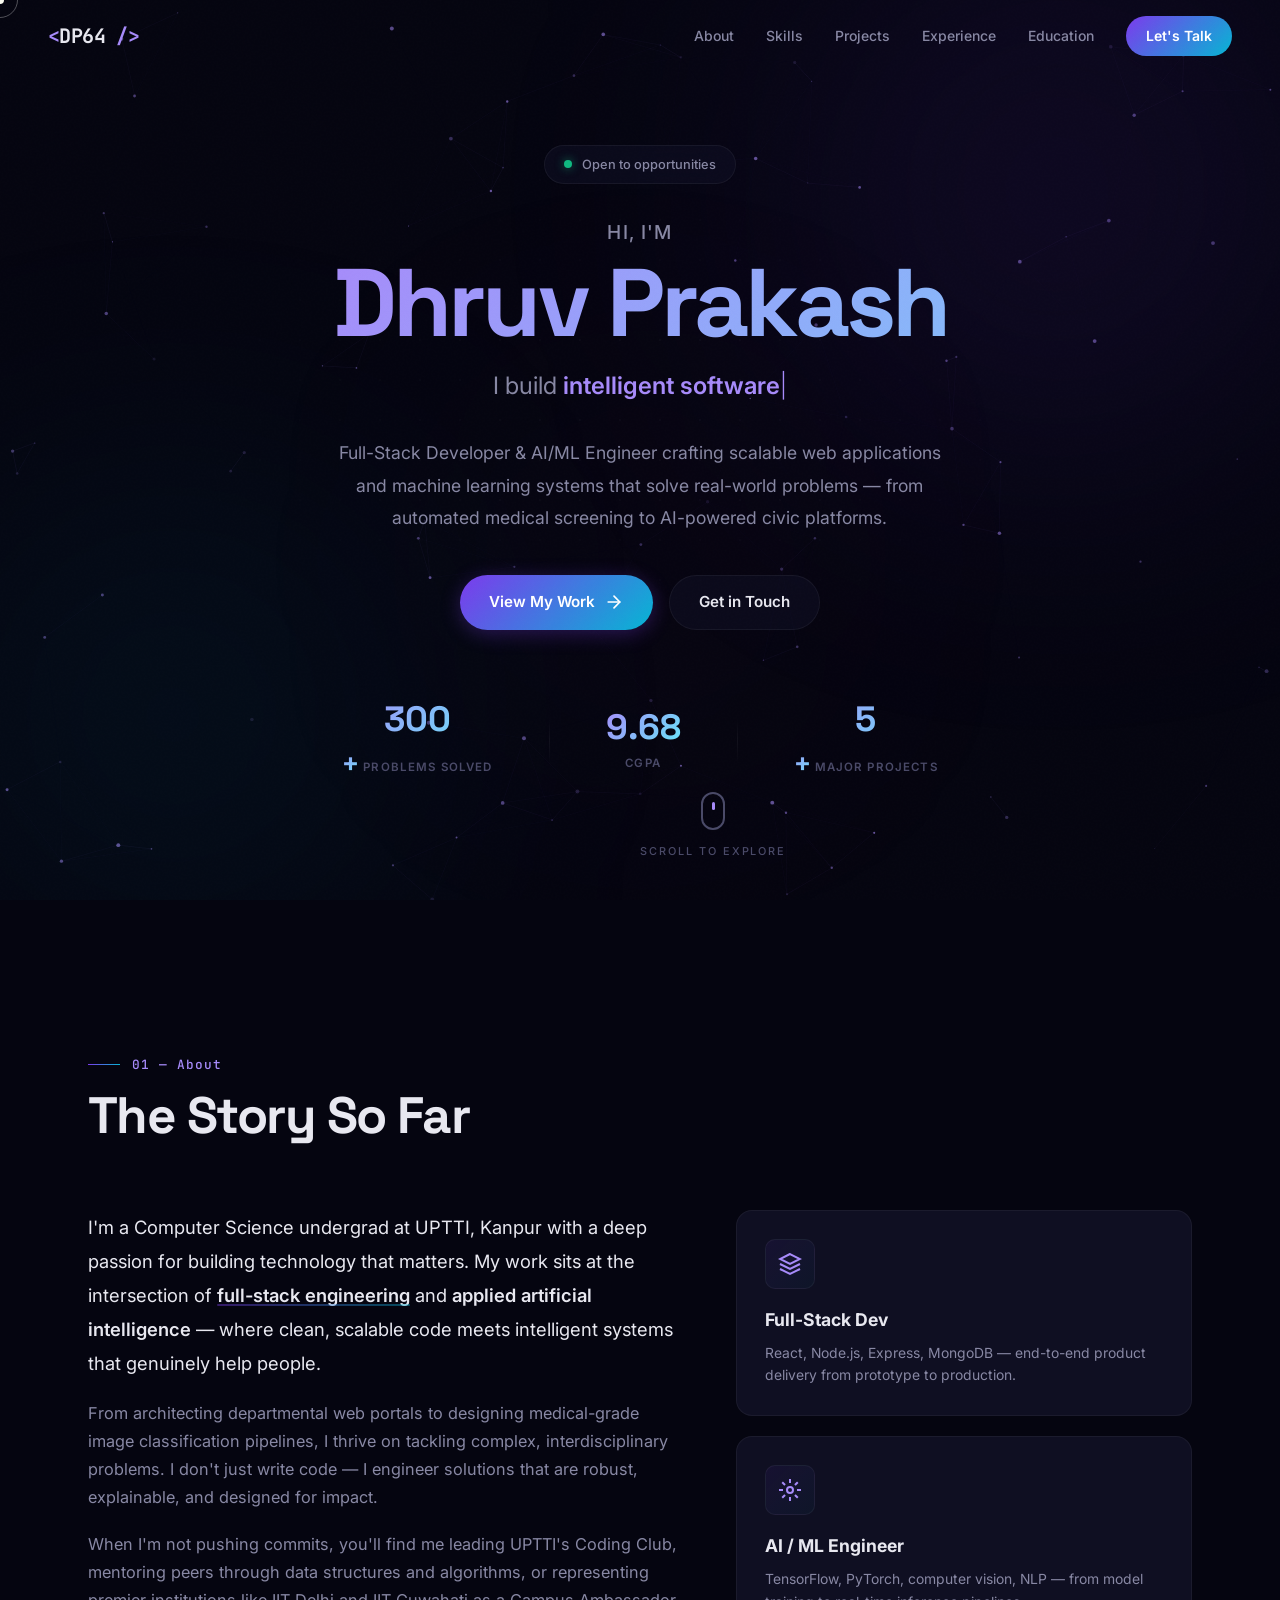
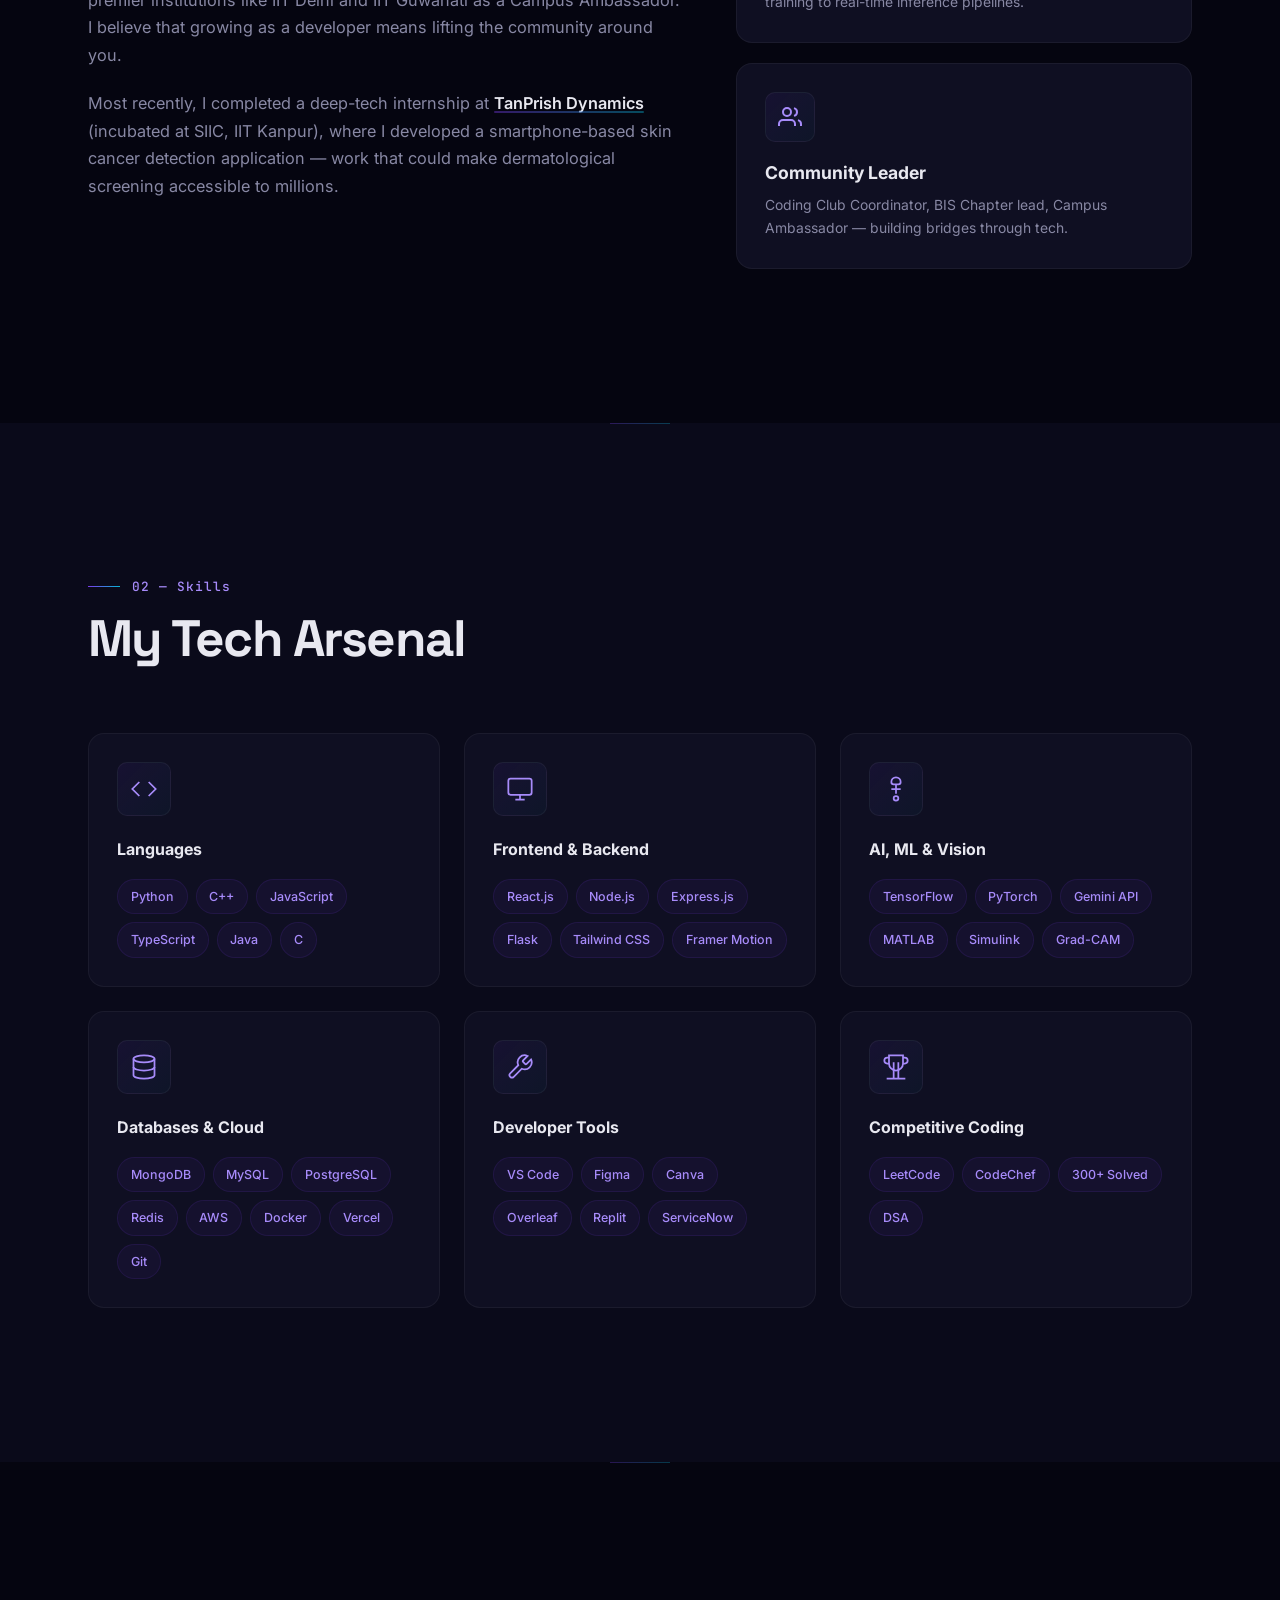
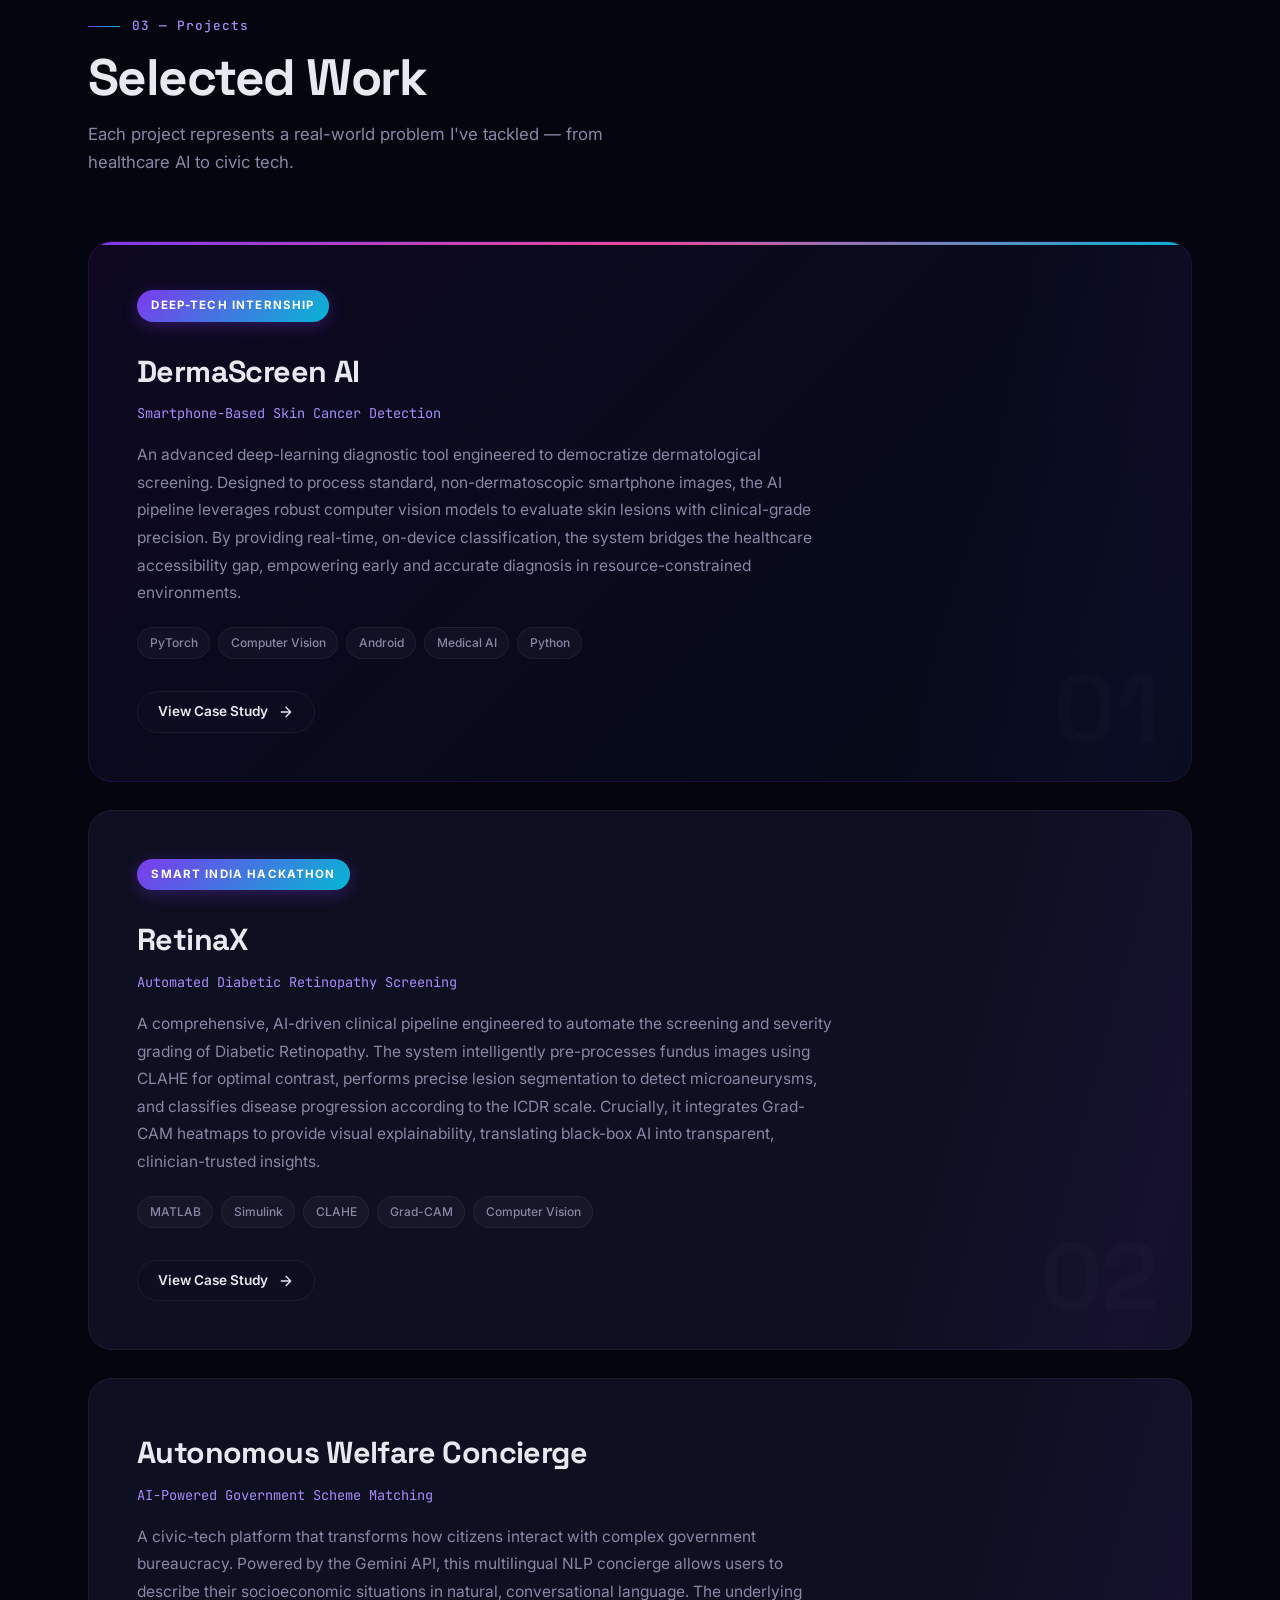
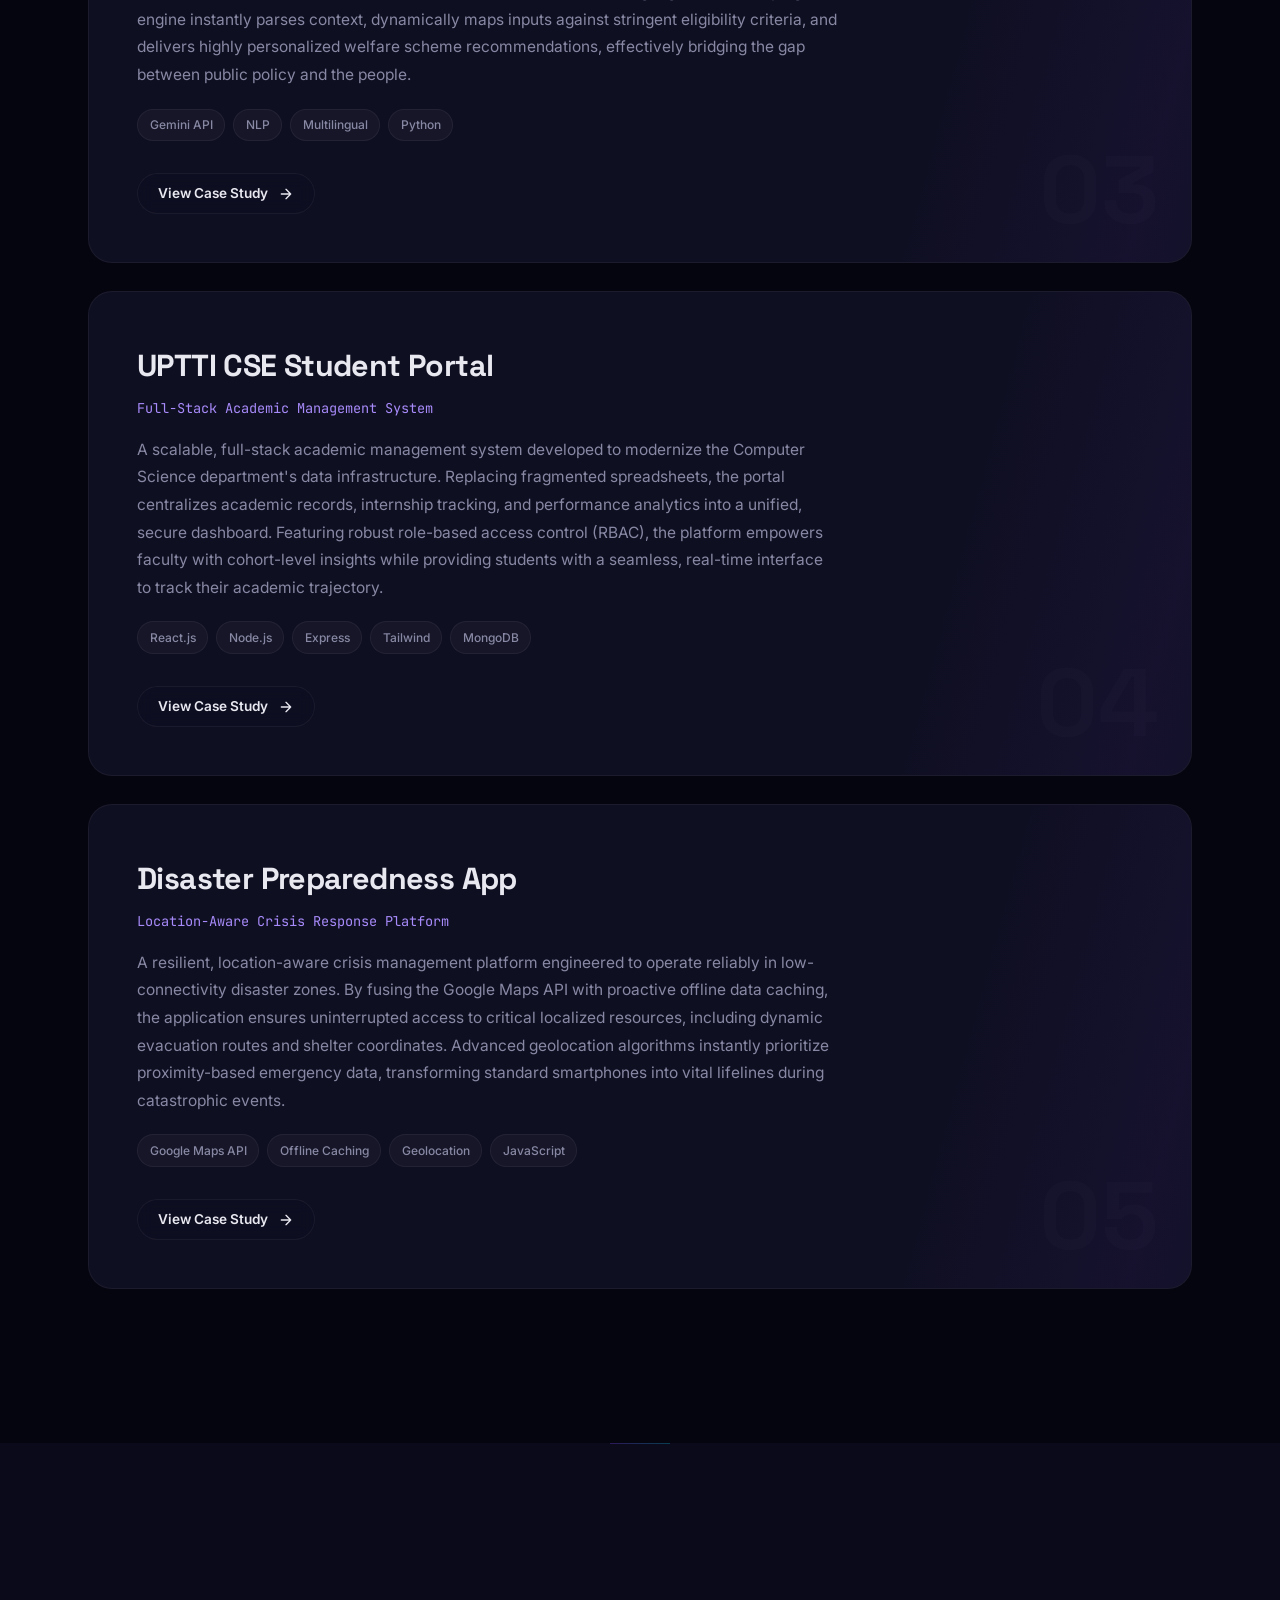
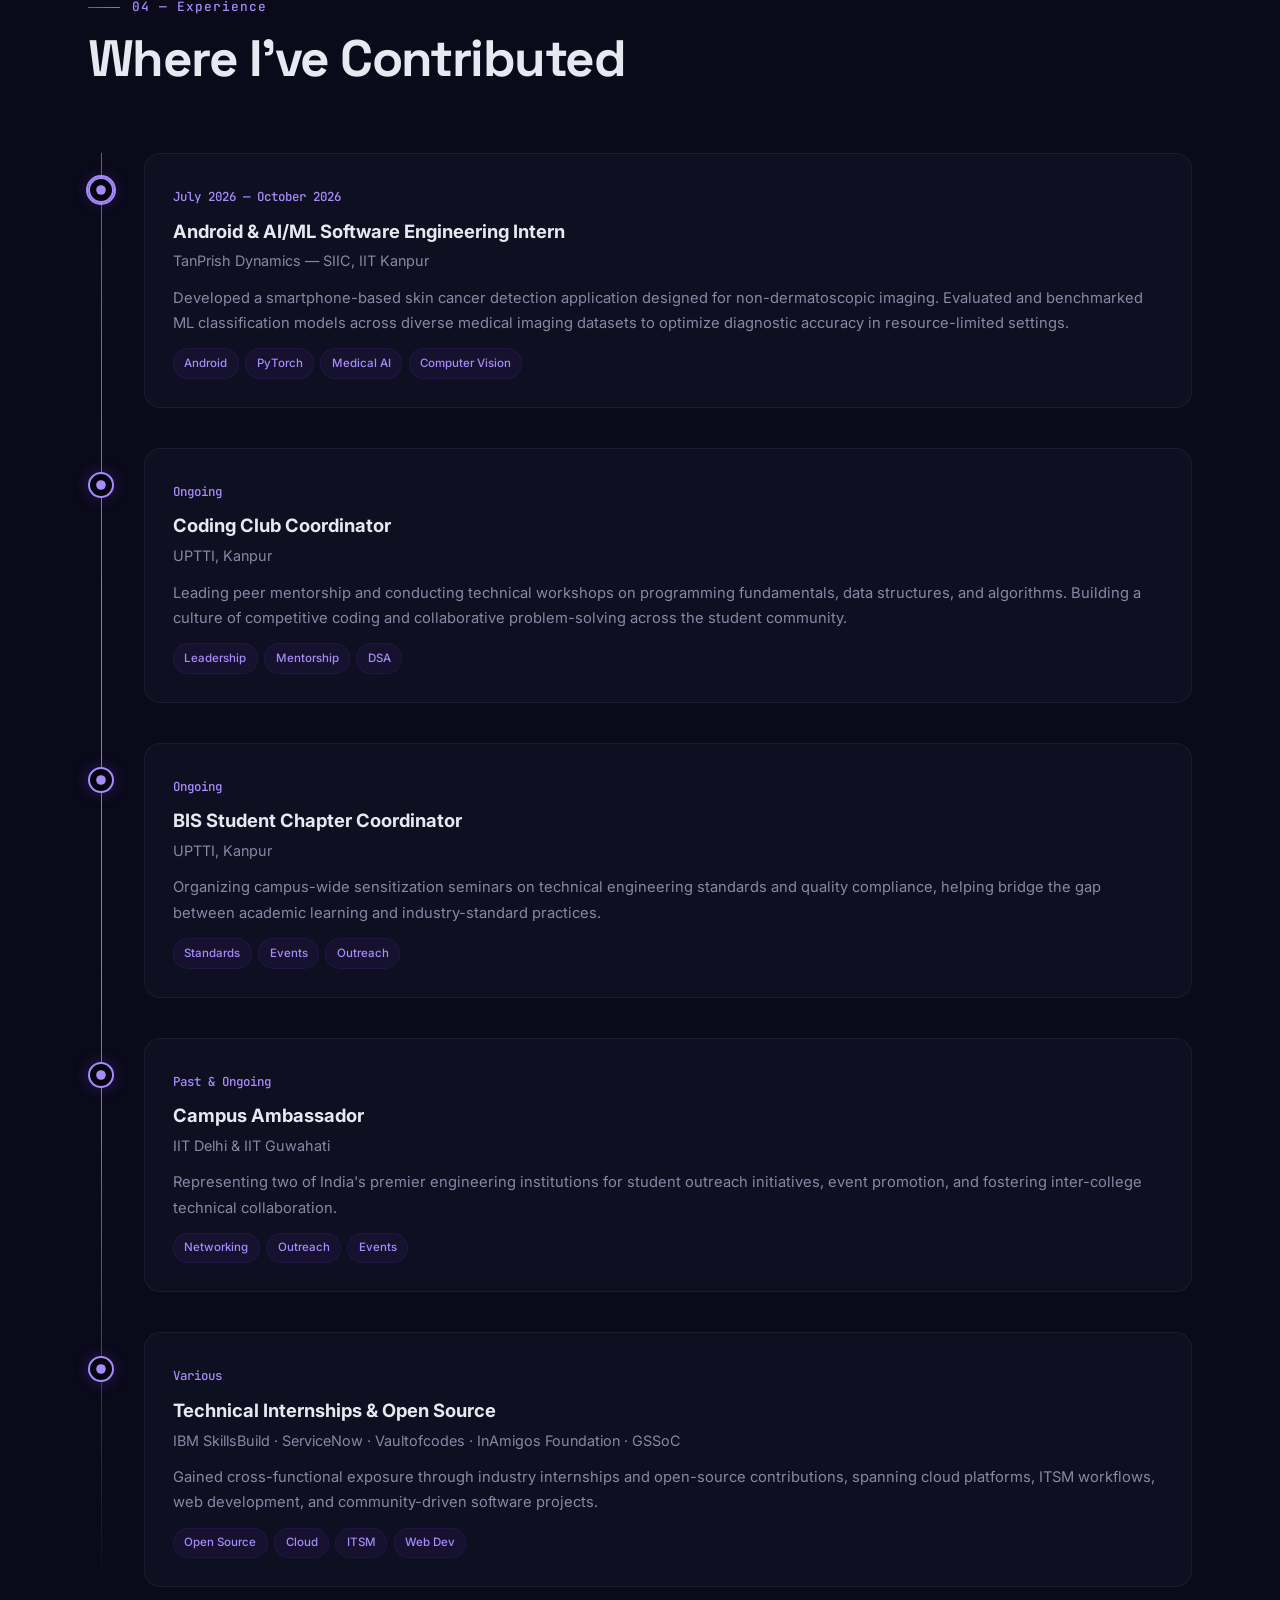
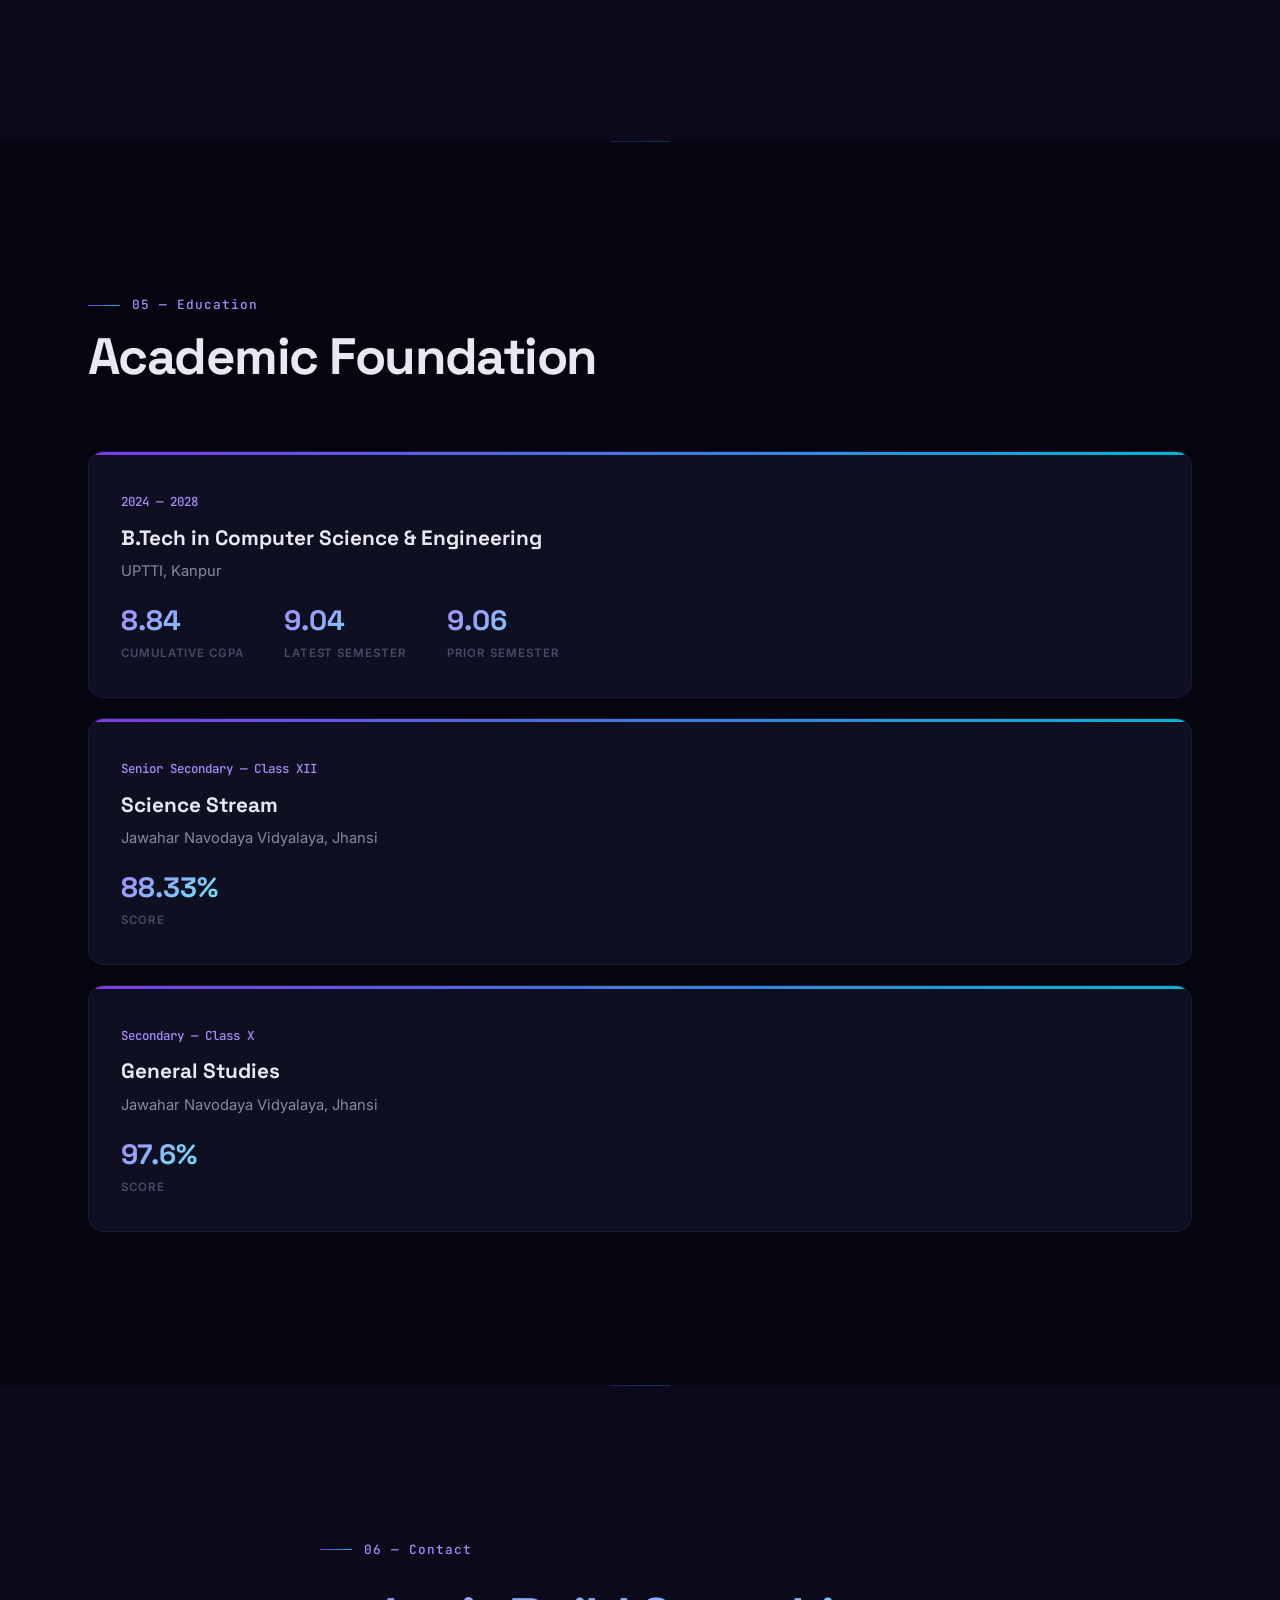
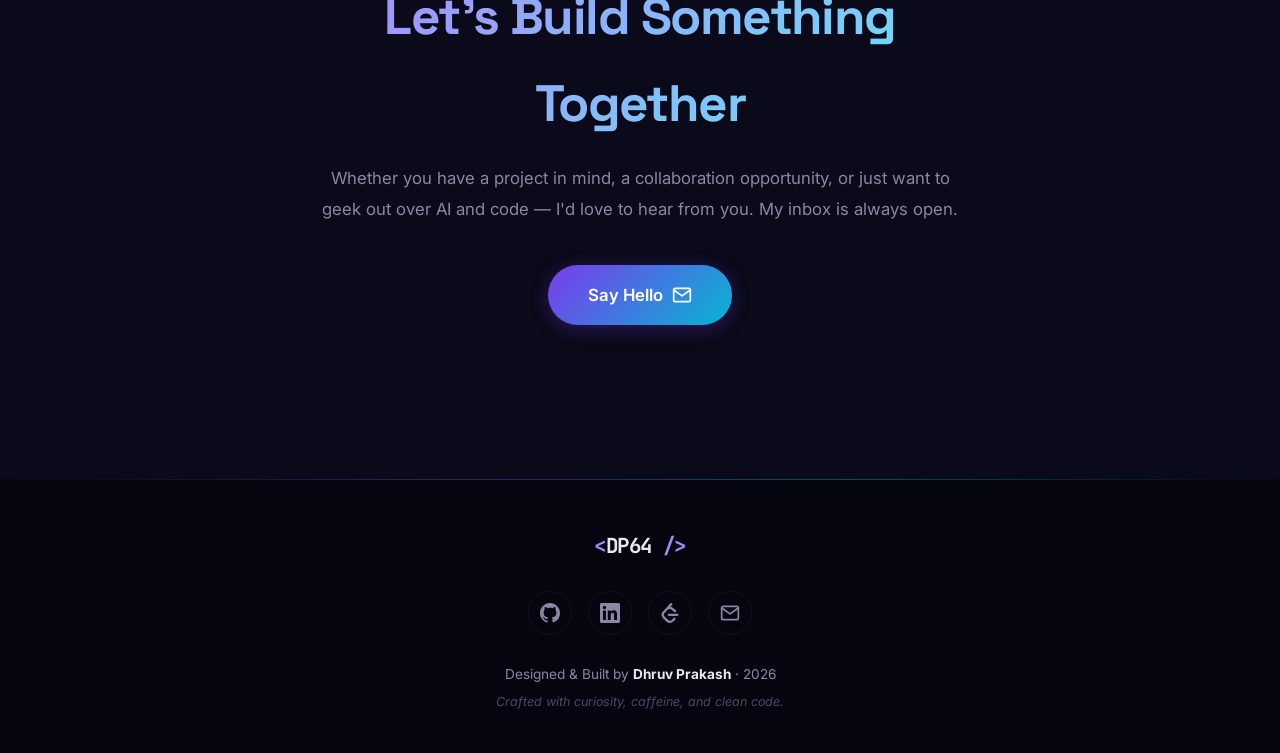
==== index.html @ a6165e92 "Final Polish: Interactive portfolio with case studies" ====
<!DOCTYPE html>
<html lang="en">

<head>
  <meta charset="UTF-8" />
  <meta name="viewport" content="width=device-width, initial-scale=1.0" />
  <title>Dhruv Prakash — Full-Stack Developer & AI/ML Engineer</title>
  <meta name="description"
    content="Portfolio of Dhruv Prakash — a Full-Stack Developer and AI/ML Engineer building intelligent, human-centered software. Explore projects in web development, computer vision, and applied AI." />
  <meta name="keywords"
    content="Dhruv Prakash, Full-Stack Developer, AI/ML Engineer, Portfolio, React, Node.js, TensorFlow, PyTorch, Computer Vision" />
  <meta name="author" content="Dhruv Prakash" />
  <meta property="og:title" content="Dhruv Prakash — Full-Stack Developer & AI/ML Engineer" />
  <meta property="og:description"
    content="Building intelligent, human-centered software at the intersection of full-stack development and applied artificial intelligence." />
  <meta property="og:type" content="website" />
  <meta name="theme-color" content="#050510" />

  <!-- Favicon -->
  <link rel="icon" type="image/svg+xml"
    href="data:image/svg+xml,%3Csvg xmlns='http://www.w3.org/2000/svg' viewBox='0 0 100 100'%3E%3Cdefs%3E%3ClinearGradient id='g' x1='0%25' y1='0%25' x2='100%25' y2='100%25'%3E%3Cstop offset='0%25' stop-color='%237c3aed'/%3E%3Cstop offset='100%25' stop-color='%2306b6d4'/%3E%3C/linearGradient%3E%3C/defs%3E%3Crect rx='20' width='100' height='100' fill='%23050510'/%3E%3Ctext x='50' y='66' text-anchor='middle' font-family='monospace' font-weight='bold' font-size='38' fill='url(%23g)'%3EDP%3C/text%3E%3C/svg%3E" />

  <!-- Google Fonts -->
  <link rel="preconnect" href="https://fonts.googleapis.com" />
  <link rel="preconnect" href="https://fonts.gstatic.com" crossorigin />
  <link
    href="https://fonts.googleapis.com/css2?family=Inter:wght@300;400;500;600;700;800;900&family=JetBrains+Mono:wght@400;500;600&family=Space+Grotesk:wght@400;500;600;700&display=swap"
    rel="stylesheet" />

  <link rel="stylesheet" href="style.css" />
</head>

<body>

  <!-- ═══════════════════════════════════════════ -->
  <!-- PRELOADER                                   -->
  <!-- ═══════════════════════════════════════════ -->
  <div id="preloader" class="preloader">
    <div class="preloader__inner">
      <div class="preloader__logo">
        <span class="preloader__bracket">&lt;</span>DP64<span class="preloader__bracket"> /&gt;</span>
      </div>
      <div class="preloader__bar">
        <div class="preloader__progress" id="preloader-progress"></div>
      </div>
      <span class="preloader__text">Loading experience...</span>
    </div>
  </div>

  <!-- ═══════════════════════════════════════════ -->
  <!-- CUSTOM CURSOR                               -->
  <!-- ═══════════════════════════════════════════ -->
  <div class="cursor" id="cursor"></div>
  <div class="cursor-follower" id="cursor-follower"></div>

  <!-- ═══════════════════════════════════════════ -->
  <!-- SCROLL PROGRESS                             -->
  <!-- ═══════════════════════════════════════════ -->
  <div class="scroll-progress" id="scroll-progress"></div>

  <!-- ═══════════════════════════════════════════ -->
  <!-- NAVIGATION                                  -->
  <!-- ═══════════════════════════════════════════ -->
  <nav id="main-nav" class="nav">
    <div class="nav__inner">
      <a href="#hero" class="nav__logo" id="nav-logo" data-magnetic>
        <span class="nav__logo-bracket">&lt;</span>DP64<span class="nav__logo-bracket"> /&gt;</span>
      </a>
      <button class="nav__toggle" id="nav-toggle" aria-label="Toggle navigation menu">
        <span></span><span></span><span></span>
      </button>
      <ul class="nav__links" id="nav-links">
        <li><a href="#about" class="nav__link" data-magnetic>About</a></li>
        <li><a href="#skills" class="nav__link" data-magnetic>Skills</a></li>
        <li><a href="#projects" class="nav__link" data-magnetic>Projects</a></li>
        <li><a href="#experience" class="nav__link" data-magnetic>Experience</a></li>
        <li><a href="#education" class="nav__link" data-magnetic>Education</a></li>
        <li><a href="#contact" class="nav__link nav__link--cta" data-magnetic>Let's Talk</a></li>
      </ul>
    </div>
  </nav>

  <!-- ═══════════════════════════════════════════ -->
  <!-- HERO                                        -->
  <!-- ═══════════════════════════════════════════ -->
  <section id="hero" class="hero">
    <canvas id="hero-canvas" class="hero__canvas"></canvas>
    <div class="hero__bg-grid"></div>
    <div class="hero__glow hero__glow--1"></div>
    <div class="hero__glow hero__glow--2"></div>
    <div class="hero__glow hero__glow--3"></div>
    <div class="hero__content">
      <div class="hero__badge" id="hero-badge">
        <span class="hero__badge-dot"></span>
        Open to opportunities
      </div>
      <h1 class="hero__title" id="hero-title">
        <span class="hero__greeting" data-reveal>Hi, I'm</span>
        <span class="hero__name" data-reveal data-reveal-delay="1">Dhruv Prakash</span>
        <span class="hero__tagline" data-reveal data-reveal-delay="2">I build <span class="hero__highlight"
            id="hero-rotating-text"></span><span class="hero__cursor-blink">|</span></span>
      </h1>
      <p class="hero__description" data-reveal data-reveal-delay="3">
        Full-Stack Developer & AI/ML Engineer crafting scalable web applications
        and machine learning systems that solve real-world problems — from automated
        medical screening to AI-powered civic platforms.
      </p>
      <div class="hero__actions" data-reveal data-reveal-delay="4">
        <a href="#projects" class="btn btn--primary btn--glow" id="hero-cta-projects" data-magnetic>
          <span>View My Work</span>
          <svg width="20" height="20" viewBox="0 0 24 24" fill="none" stroke="currentColor" stroke-width="2"
            stroke-linecap="round" stroke-linejoin="round">
            <line x1="5" y1="12" x2="19" y2="12" />
            <polyline points="12 5 19 12 12 19" />
          </svg>
        </a>
        <a href="#contact" class="btn btn--ghost" id="hero-cta-contact" data-magnetic>
          <span>Get in Touch</span>
        </a>
      </div>
      <div class="hero__stats" data-reveal data-reveal-delay="5">
        <div class="hero__stat" data-tilt-mini>
          <span class="hero__stat-number" data-count="300">0</span><span class="hero__stat-plus">+</span>
          <span class="hero__stat-label">Problems Solved</span>
        </div>
        <div class="hero__stat-divider"></div>
        <div class="hero__stat" data-tilt-mini>
          <span class="hero__stat-number" data-count="9.68">0</span>
          <span class="hero__stat-label">CGPA</span>
        </div>
        <div class="hero__stat-divider"></div>
        <div class="hero__stat" data-tilt-mini>
          <span class="hero__stat-number" data-count="5">0</span><span class="hero__stat-plus">+</span>
          <span class="hero__stat-label">Major Projects</span>
        </div>
      </div>
    </div>
    <div class="hero__scroll-indicator" id="hero-scroll">
      <div class="hero__mouse">
        <div class="hero__mouse-wheel"></div>
      </div>
      <span>Scroll to explore</span>
    </div>
  </section>

  <!-- ═══════════════════════════════════════════ -->
  <!-- ABOUT                                       -->
  <!-- ═══════════════════════════════════════════ -->
  <section id="about" class="section about">
    <div class="container">
      <div class="section__header" data-animate>
        <span class="section__label">
          <span class="section__label-line"></span>
          01 — About
        </span>
        <h2 class="section__title split-text">The Story So Far</h2>
      </div>
      <div class="about__grid">
        <div class="about__text" data-animate>
          <p class="about__lead">
            I'm a Computer Science undergrad at UPTTI, Kanpur with a deep passion
            for building technology that matters. My work sits at the intersection
            of <strong>full-stack engineering</strong> and <strong>applied artificial
              intelligence</strong> — where clean, scalable code meets intelligent systems
            that genuinely help people.
          </p>
          <p>
            From architecting departmental web portals to designing medical-grade
            image classification pipelines, I thrive on tackling complex,
            interdisciplinary problems. I don't just write code — I engineer
            solutions that are robust, explainable, and designed for impact.
          </p>
          <p>
            When I'm not pushing commits, you'll find me leading UPTTI's Coding
            Club, mentoring peers through data structures and algorithms, or
            representing premier institutions like IIT Delhi and IIT Guwahati
            as a Campus Ambassador. I believe that growing as a developer means
            lifting the community around you.
          </p>
          <p>
            Most recently, I completed a deep-tech internship at
            <strong>TanPrish Dynamics</strong> (incubated at SIIC, IIT Kanpur),
            where I developed a smartphone-based skin cancer detection application —
            work that could make dermatological screening accessible to millions.
          </p>
        </div>
        <div class="about__aside" data-animate data-animate-delay="1">
          <div class="about__card" data-tilt>
            <div class="about__card-glow"></div>
            <div class="about__card-icon">
              <svg width="24" height="24" viewBox="0 0 24 24" fill="none" stroke="currentColor" stroke-width="2">
                <path d="M12 2L2 7l10 5 10-5-10-5zM2 17l10 5 10-5M2 12l10 5 10-5" />
              </svg>
            </div>
            <h3>Full-Stack Dev</h3>
            <p>React, Node.js, Express, MongoDB — end-to-end product delivery from prototype to production.</p>
          </div>
          <div class="about__card" data-tilt>
            <div class="about__card-glow"></div>
            <div class="about__card-icon">
              <svg width="24" height="24" viewBox="0 0 24 24" fill="none" stroke="currentColor" stroke-width="2">
                <circle cx="12" cy="12" r="3" />
                <path
                  d="M12 1v4M12 19v4M4.22 4.22l2.83 2.83M16.95 16.95l2.83 2.83M1 12h4M19 12h4M4.22 19.78l2.83-2.83M16.95 7.05l2.83-2.83" />
              </svg>
            </div>
            <h3>AI / ML Engineer</h3>
            <p>TensorFlow, PyTorch, computer vision, NLP — from model training to real-time inference pipelines.</p>
          </div>
          <div class="about__card" data-tilt>
            <div class="about__card-glow"></div>
            <div class="about__card-icon">
              <svg width="24" height="24" viewBox="0 0 24 24" fill="none" stroke="currentColor" stroke-width="2">
                <path d="M17 21v-2a4 4 0 0 0-4-4H5a4 4 0 0 0-4 4v2" />
                <circle cx="9" cy="7" r="4" />
                <path d="M23 21v-2a4 4 0 0 0-3-3.87M16 3.13a4 4 0 0 1 0 7.75" />
              </svg>
            </div>
            <h3>Community Leader</h3>
            <p>Coding Club Coordinator, BIS Chapter lead, Campus Ambassador — building bridges through tech.</p>
          </div>
        </div>
      </div>
    </div>
  </section>

  <!-- ═══════════════════════════════════════════ -->
  <!-- SKILLS                                      -->
  <!-- ═══════════════════════════════════════════ -->
  <section id="skills" class="section skills">
    <div class="container">
      <div class="section__header" data-animate>
        <span class="section__label">
          <span class="section__label-line"></span>
          02 — Skills
        </span>
        <h2 class="section__title split-text">My Tech Arsenal</h2>
      </div>
      <div class="skills__grid">

        <div class="skill-category" data-tilt data-animate id="skill-languages">
          <div class="skill-category__glow"></div>
          <div class="skill-category__icon">
            <svg width="28" height="28" viewBox="0 0 24 24" fill="none" stroke="currentColor" stroke-width="1.5">
              <polyline points="16 18 22 12 16 6" />
              <polyline points="8 6 2 12 8 18" />
            </svg>
          </div>
          <h3 class="skill-category__title">Languages</h3>
          <div class="skill-category__tags">
            <span class="skill-tag">Python</span>
            <span class="skill-tag">C++</span>
            <span class="skill-tag">JavaScript</span>
            <span class="skill-tag">TypeScript</span>
            <span class="skill-tag">Java</span>
            <span class="skill-tag">C</span>
          </div>
        </div>

        <div class="skill-category" data-tilt data-animate id="skill-frontend-backend">
          <div class="skill-category__glow"></div>
          <div class="skill-category__icon">
            <svg width="28" height="28" viewBox="0 0 24 24" fill="none" stroke="currentColor" stroke-width="1.5">
              <rect x="2" y="3" width="20" height="14" rx="2" ry="2" />
              <line x1="8" y1="21" x2="16" y2="21" />
              <line x1="12" y1="17" x2="12" y2="21" />
            </svg>
          </div>
          <h3 class="skill-category__title">Frontend & Backend</h3>
          <div class="skill-category__tags">
            <span class="skill-tag">React.js</span>
            <span class="skill-tag">Node.js</span>
            <span class="skill-tag">Express.js</span>
            <span class="skill-tag">Flask</span>
            <span class="skill-tag">Tailwind CSS</span>
            <span class="skill-tag">Framer Motion</span>
          </div>
        </div>

        <div class="skill-category" data-tilt data-animate id="skill-ai-ml">
          <div class="skill-category__glow"></div>
          <div class="skill-category__icon">
            <svg width="28" height="28" viewBox="0 0 24 24" fill="none" stroke="currentColor" stroke-width="1.5">
              <path d="M12 2a4 4 0 0 1 4 4c0 1.1-.9 2-2 2h-4a2 2 0 0 1-2-2 4 4 0 0 1 4-4z" />
              <path d="M12 8v8" />
              <path d="M8 12h8" />
              <circle cx="12" cy="20" r="2" />
              <path d="M6 20h.01M18 20h.01" />
            </svg>
          </div>
          <h3 class="skill-category__title">AI, ML & Vision</h3>
          <div class="skill-category__tags">
            <span class="skill-tag">TensorFlow</span>
            <span class="skill-tag">PyTorch</span>
            <span class="skill-tag">Gemini API</span>
            <span class="skill-tag">MATLAB</span>
            <span class="skill-tag">Simulink</span>
            <span class="skill-tag">Grad-CAM</span>
          </div>
        </div>

        <div class="skill-category" data-tilt data-animate id="skill-databases-cloud">
          <div class="skill-category__glow"></div>
          <div class="skill-category__icon">
            <svg width="28" height="28" viewBox="0 0 24 24" fill="none" stroke="currentColor" stroke-width="1.5">
              <ellipse cx="12" cy="5" rx="9" ry="3" />
              <path d="M21 12c0 1.66-4 3-9 3s-9-1.34-9-3" />
              <path d="M3 5v14c0 1.66 4 3 9 3s9-1.34 9-3V5" />
            </svg>
          </div>
          <h3 class="skill-category__title">Databases & Cloud</h3>
          <div class="skill-category__tags">
            <span class="skill-tag">MongoDB</span>
            <span class="skill-tag">MySQL</span>
            <span class="skill-tag">PostgreSQL</span>
            <span class="skill-tag">Redis</span>
            <span class="skill-tag">AWS</span>
            <span class="skill-tag">Docker</span>
            <span class="skill-tag">Vercel</span>
            <span class="skill-tag">Git</span>
          </div>
        </div>

        <div class="skill-category" data-tilt data-animate id="skill-tools">
          <div class="skill-category__glow"></div>
          <div class="skill-category__icon">
            <svg width="28" height="28" viewBox="0 0 24 24" fill="none" stroke="currentColor" stroke-width="1.5">
              <path
                d="M14.7 6.3a1 1 0 0 0 0 1.4l1.6 1.6a1 1 0 0 0 1.4 0l3.77-3.77a6 6 0 0 1-7.94 7.94l-6.91 6.91a2.12 2.12 0 0 1-3-3l6.91-6.91a6 6 0 0 1 7.94-7.94l-3.76 3.76z" />
            </svg>
          </div>
          <h3 class="skill-category__title">Developer Tools</h3>
          <div class="skill-category__tags">
            <span class="skill-tag">VS Code</span>
            <span class="skill-tag">Figma</span>
            <span class="skill-tag">Canva</span>
            <span class="skill-tag">Overleaf</span>
            <span class="skill-tag">Replit</span>
            <span class="skill-tag">ServiceNow</span>
          </div>
        </div>

        <div class="skill-category" data-tilt data-animate id="skill-competitive">
          <div class="skill-category__glow"></div>
          <div class="skill-category__icon">
            <svg width="28" height="28" viewBox="0 0 24 24" fill="none" stroke="currentColor" stroke-width="1.5">
              <path d="M6 9H4.5a2.5 2.5 0 0 1 0-5H6" />
              <path d="M18 9h1.5a2.5 2.5 0 0 0 0-5H18" />
              <path d="M4 22h16" />
              <path d="M10 22V8" />
              <path d="M14 22V8" />
              <path d="M6 2h12v7a6 6 0 0 1-12 0V2z" />
            </svg>
          </div>
          <h3 class="skill-category__title">Competitive Coding</h3>
          <div class="skill-category__tags">
            <span class="skill-tag">LeetCode</span>
            <span class="skill-tag">CodeChef</span>
            <span class="skill-tag">300+ Solved</span>
            <span class="skill-tag">DSA</span>
          </div>
        </div>

      </div>
    </div>
  </section>

  <!-- ═══════════════════════════════════════════ -->
  <!-- PROJECTS                                    -->
  <!-- ═══════════════════════════════════════════ -->
  <section id="projects" class="section projects">
    <div class="container">
      <div class="section__header" data-animate>
        <span class="section__label">
          <span class="section__label-line"></span>
          03 — Projects
        </span>
        <h2 class="section__title split-text">Selected Work</h2>
        <p class="section__subtitle">Each project represents a real-world problem I've tackled — from healthcare AI to
          civic tech.</p>
      </div>

      <div class="projects__grid">

        <!-- Project 1 — Skin Cancer AI -->
        <article class="project-card project-card--featured" data-tilt-subtle data-animate id="project-skincancer">
          <div class="project-card__shimmer"></div>
          <div class="project-card__badge">Deep-Tech Internship</div>
          <div class="project-card__content">
            <h3 class="project-card__title">DermaScreen AI</h3>
            <p class="project-card__subtitle">Smartphone-Based Skin Cancer Detection</p>
            <p class="project-card__description">
              An advanced deep-learning diagnostic tool engineered to democratize dermatological screening. Designed to process standard, non-dermatoscopic smartphone images, the AI pipeline leverages robust computer vision models to evaluate skin lesions with clinical-grade precision. By providing real-time, on-device classification, the system bridges the healthcare accessibility gap, empowering early and accurate diagnosis in resource-constrained environments.
            </p>
            <div class="project-card__tags">
              <span>PyTorch</span><span>Computer Vision</span><span>Android</span><span>Medical
                AI</span><span>Python</span>
            </div>
            <div class="project-card__actions">
              <a href="case-study-derma.html" class="btn btn--ghost btn--sm">
                <span>View Case Study</span>
                <svg width="16" height="16" viewBox="0 0 24 24" fill="none" stroke="currentColor" stroke-width="2" stroke-linecap="round" stroke-linejoin="round"><path d="M5 12h14M12 5l7 7-7 7"/></svg>
              </a>
            </div>
          </div>
          <div class="project-card__number">01</div>
        </article>

        <!-- Project 2 — RetinaX -->
        <article class="project-card" data-tilt-subtle data-animate id="project-retinax">
          <div class="project-card__shimmer"></div>
          <div class="project-card__badge">Smart India Hackathon</div>
          <div class="project-card__content">
            <h3 class="project-card__title">RetinaX</h3>
            <p class="project-card__subtitle">Automated Diabetic Retinopathy Screening</p>
            <p class="project-card__description">
              A comprehensive, AI-driven clinical pipeline engineered to automate the screening and severity grading of Diabetic Retinopathy. The system intelligently pre-processes fundus images using CLAHE for optimal contrast, performs precise lesion segmentation to detect microaneurysms, and classifies disease progression according to the ICDR scale. Crucially, it integrates Grad-CAM heatmaps to provide visual explainability, translating black-box AI into transparent, clinician-trusted insights.
            </p>
            <div class="project-card__tags">
              <span>MATLAB</span><span>Simulink</span><span>CLAHE</span><span>Grad-CAM</span><span>Computer
                Vision</span>
            </div>
            <div class="project-card__actions">
              <a href="case-study-retinax.html" class="btn btn--ghost btn--sm">
                <span>View Case Study</span>
                <svg width="16" height="16" viewBox="0 0 24 24" fill="none" stroke="currentColor" stroke-width="2" stroke-linecap="round" stroke-linejoin="round"><path d="M5 12h14M12 5l7 7-7 7"/></svg>
              </a>
            </div>
          </div>
          <div class="project-card__number">02</div>
        </article>

        <!-- Project 3 — Welfare Concierge -->
        <article class="project-card" data-tilt-subtle data-animate id="project-welfare-concierge">
          <div class="project-card__shimmer"></div>
          <div class="project-card__content">
            <h3 class="project-card__title">Autonomous Welfare Concierge</h3>
            <p class="project-card__subtitle">AI-Powered Government Scheme Matching</p>
            <p class="project-card__description">
              A civic-tech platform that transforms how citizens interact with complex government bureaucracy. Powered by the Gemini API, this multilingual NLP concierge allows users to describe their socioeconomic situations in natural, conversational language. The underlying engine instantly parses context, dynamically maps inputs against stringent eligibility criteria, and delivers highly personalized welfare scheme recommendations, effectively bridging the gap between public policy and the people.
            </p>
            <div class="project-card__tags">
              <span>Gemini API</span><span>NLP</span><span>Multilingual</span><span>Python</span>
            </div>
            <div class="project-card__actions">
              <a href="case-study-welfare.html" class="btn btn--ghost btn--sm">
                <span>View Case Study</span>
                <svg width="16" height="16" viewBox="0 0 24 24" fill="none" stroke="currentColor" stroke-width="2" stroke-linecap="round" stroke-linejoin="round"><path d="M5 12h14M12 5l7 7-7 7"/></svg>
              </a>
            </div>
          </div>
          <div class="project-card__number">03</div>
        </article>

        <!-- Project 4 — UPTTI Portal -->
        <article class="project-card" data-tilt-subtle data-animate id="project-uptti-portal">
          <div class="project-card__shimmer"></div>
          <div class="project-card__content">
            <h3 class="project-card__title">UPTTI CSE Student Portal</h3>
            <p class="project-card__subtitle">Full-Stack Academic Management System</p>
            <p class="project-card__description">
              A scalable, full-stack academic management system developed to modernize the Computer Science department's data infrastructure. Replacing fragmented spreadsheets, the portal centralizes academic records, internship tracking, and performance analytics into a unified, secure dashboard. Featuring robust role-based access control (RBAC), the platform empowers faculty with cohort-level insights while providing students with a seamless, real-time interface to track their academic trajectory.
            </p>
            <div class="project-card__tags">
              <span>React.js</span><span>Node.js</span><span>Express</span><span>Tailwind</span><span>MongoDB</span>
            </div>
            <div class="project-card__actions">
              <a href="case-study-portal.html" class="btn btn--ghost btn--sm">
                <span>View Case Study</span>
                <svg width="16" height="16" viewBox="0 0 24 24" fill="none" stroke="currentColor" stroke-width="2" stroke-linecap="round" stroke-linejoin="round"><path d="M5 12h14M12 5l7 7-7 7"/></svg>
              </a>
            </div>
          </div>
          <div class="project-card__number">04</div>
        </article>

        <!-- Project 5 — Disaster App -->
        <article class="project-card" data-tilt-subtle data-animate id="project-disaster-app">
          <div class="project-card__shimmer"></div>
          <div class="project-card__content">
            <h3 class="project-card__title">Disaster Preparedness App</h3>
            <p class="project-card__subtitle">Location-Aware Crisis Response Platform</p>
            <p class="project-card__description">
              A resilient, location-aware crisis management platform engineered to operate reliably in low-connectivity disaster zones. By fusing the Google Maps API with proactive offline data caching, the application ensures uninterrupted access to critical localized resources, including dynamic evacuation routes and shelter coordinates. Advanced geolocation algorithms instantly prioritize proximity-based emergency data, transforming standard smartphones into vital lifelines during catastrophic events.
            </p>
            <div class="project-card__tags">
              <span>Google Maps API</span><span>Offline Caching</span><span>Geolocation</span><span>JavaScript</span>
            </div>
            <div class="project-card__actions">
              <a href="case-study-disaster.html" class="btn btn--ghost btn--sm">
                <span>View Case Study</span>
                <svg width="16" height="16" viewBox="0 0 24 24" fill="none" stroke="currentColor" stroke-width="2" stroke-linecap="round" stroke-linejoin="round"><path d="M5 12h14M12 5l7 7-7 7"/></svg>
              </a>
            </div>
          </div>
          <div class="project-card__number">05</div>
        </article>

      </div>
    </div>
  </section>

  <!-- ═══════════════════════════════════════════ -->
  <!-- EXPERIENCE                                  -->
  <!-- ═══════════════════════════════════════════ -->
  <section id="experience" class="section experience">
    <div class="container">
      <div class="section__header" data-animate>
        <span class="section__label">
          <span class="section__label-line"></span>
          04 — Experience
        </span>
        <h2 class="section__title split-text">Where I've Contributed</h2>
      </div>

      <div class="timeline">

        <div class="timeline__item" data-animate id="exp-tanprish">
          <div class="timeline__dot">
            <div class="timeline__dot-ping"></div>
          </div>
          <div class="timeline__content" data-tilt-subtle>
            <span class="timeline__date">July 2026 — October 2026</span>
            <h3 class="timeline__title">Android & AI/ML Software Engineering Intern</h3>
            <span class="timeline__company">TanPrish Dynamics — SIIC, IIT Kanpur</span>
            <p class="timeline__description">
              Developed a smartphone-based skin cancer detection application designed
              for non-dermatoscopic imaging. Evaluated and benchmarked ML
              classification models across diverse medical imaging datasets
              to optimize diagnostic accuracy in resource-limited settings.
            </p>
            <div class="timeline__tags">
              <span>Android</span><span>PyTorch</span><span>Medical AI</span><span>Computer Vision</span>
            </div>
          </div>
        </div>

        <div class="timeline__item" data-animate id="exp-coding-club">
          <div class="timeline__dot"></div>
          <div class="timeline__content" data-tilt-subtle>
            <span class="timeline__date">Ongoing</span>
            <h3 class="timeline__title">Coding Club Coordinator</h3>
            <span class="timeline__company">UPTTI, Kanpur</span>
            <p class="timeline__description">
              Leading peer mentorship and conducting technical workshops on
              programming fundamentals, data structures, and algorithms.
              Building a culture of competitive coding and collaborative
              problem-solving across the student community.
            </p>
            <div class="timeline__tags">
              <span>Leadership</span><span>Mentorship</span><span>DSA</span>
            </div>
          </div>
        </div>

        <div class="timeline__item" data-animate id="exp-bis">
          <div class="timeline__dot"></div>
          <div class="timeline__content" data-tilt-subtle>
            <span class="timeline__date">Ongoing</span>
            <h3 class="timeline__title">BIS Student Chapter Coordinator</h3>
            <span class="timeline__company">UPTTI, Kanpur</span>
            <p class="timeline__description">
              Organizing campus-wide sensitization seminars on technical engineering
              standards and quality compliance, helping bridge the gap between
              academic learning and industry-standard practices.
            </p>
            <div class="timeline__tags">
              <span>Standards</span><span>Events</span><span>Outreach</span>
            </div>
          </div>
        </div>

        <div class="timeline__item" data-animate id="exp-ambassador">
          <div class="timeline__dot"></div>
          <div class="timeline__content" data-tilt-subtle>
            <span class="timeline__date">Past & Ongoing</span>
            <h3 class="timeline__title">Campus Ambassador</h3>
            <span class="timeline__company">IIT Delhi & IIT Guwahati</span>
            <p class="timeline__description">
              Representing two of India's premier engineering institutions for
              student outreach initiatives, event promotion, and fostering
              inter-college technical collaboration.
            </p>
            <div class="timeline__tags">
              <span>Networking</span><span>Outreach</span><span>Events</span>
            </div>
          </div>
        </div>

        <div class="timeline__item" data-animate id="exp-internships">
          <div class="timeline__dot"></div>
          <div class="timeline__content" data-tilt-subtle>
            <span class="timeline__date">Various</span>
            <h3 class="timeline__title">Technical Internships & Open Source</h3>
            <span class="timeline__company">IBM SkillsBuild · ServiceNow · Vaultofcodes · InAmigos Foundation ·
              GSSoC</span>
            <p class="timeline__description">
              Gained cross-functional exposure through industry internships and
              open-source contributions, spanning cloud platforms, ITSM workflows,
              web development, and community-driven software projects.
            </p>
            <div class="timeline__tags">
              <span>Open Source</span><span>Cloud</span><span>ITSM</span><span>Web Dev</span>
            </div>
          </div>
        </div>

      </div>
    </div>
  </section>

  <!-- ═══════════════════════════════════════════ -->
  <!-- EDUCATION                                   -->
  <!-- ═══════════════════════════════════════════ -->
  <section id="education" class="section education">
    <div class="container">
      <div class="section__header" data-animate>
        <span class="section__label">
          <span class="section__label-line"></span>
          05 — Education
        </span>
        <h2 class="section__title split-text">Academic Foundation</h2>
      </div>
      <div class="education__grid">

        <div class="education__card education__card--primary" data-tilt-subtle data-animate id="edu-btech">
          <div class="education__card-accent"></div>
          <div class="education__card-body">
            <span class="education__card-years">2024 — 2028</span>
            <h3 class="education__card-degree">B.Tech in Computer Science & Engineering</h3>
            <p class="education__card-school">UPTTI, Kanpur</p>
            <div class="education__card-stats">
              <div class="education__stat">
                <span class="education__stat-value" data-count="9.68">0</span>
                <span class="education__stat-label">Cumulative CGPA</span>
              </div>
              <div class="education__stat">
                <span class="education__stat-value" data-count="9.90">0</span>
                <span class="education__stat-label">Latest Semester</span>
              </div>
              <div class="education__stat">
                <span class="education__stat-value" data-count="9.92">0</span>
                <span class="education__stat-label">Prior Semester</span>
              </div>
            </div>
          </div>
        </div>

        <div class="education__card" data-tilt-subtle data-animate id="edu-12th">
          <div class="education__card-accent"></div>
          <div class="education__card-body">
            <span class="education__card-years">Senior Secondary — Class XII</span>
            <h3 class="education__card-degree">Science Stream</h3>
            <p class="education__card-school">Jawahar Navodaya Vidyalaya, Jhansi</p>
            <div class="education__card-stats">
              <div class="education__stat">
                <span class="education__stat-value">88.33%</span>
                <span class="education__stat-label">Score</span>
              </div>
            </div>
          </div>
        </div>

        <div class="education__card" data-tilt-subtle data-animate id="edu-10th">
          <div class="education__card-accent"></div>
          <div class="education__card-body">
            <span class="education__card-years">Secondary — Class X</span>
            <h3 class="education__card-degree">General Studies</h3>
            <p class="education__card-school">Jawahar Navodaya Vidyalaya, Jhansi</p>
            <div class="education__card-stats">
              <div class="education__stat">
                <span class="education__stat-value">97.6%</span>
                <span class="education__stat-label">Score</span>
              </div>
            </div>
          </div>
        </div>

      </div>
    </div>
  </section>

  <!-- ═══════════════════════════════════════════ -->
  <!-- CONTACT                                     -->
  <!-- ═══════════════════════════════════════════ -->
  <section id="contact" class="section contact">
    <div class="container">
      <div class="contact__inner" data-animate>
        <span class="section__label">
          <span class="section__label-line"></span>
          06 — Contact
        </span>
        <h2 class="contact__title split-text">Let's Build Something Together</h2>
        <p class="contact__description">
          Whether you have a project in mind, a collaboration opportunity, or just
          want to geek out over AI and code — I'd love to hear from you. My inbox
          is always open.
        </p>
        <a href="https://mail.google.com/mail/?view=cm&fs=1&to=dhruvprakash2021@gmail.com" target="_blank"
          rel="noopener noreferrer" class="btn btn--primary btn--glow btn--lg" id="contact-cta" data-magnetic>
          <span>Say Hello</span>
          <svg width="20" height="20" viewBox="0 0 24 24" fill="none" stroke="currentColor" stroke-width="2"
            stroke-linecap="round" stroke-linejoin="round">
            <path d="M4 4h16c1.1 0 2 .9 2 2v12c0 1.1-.9 2-2 2H4c-1.1 0-2-.9-2-2V6c0-1.1.9-2 2-2z" />
            <polyline points="22,6 12,13 2,6" />
          </svg>
        </a>
      </div>
    </div>
  </section>

  <!-- ═══════════════════════════════════════════ -->
  <!-- BACK TO TOP                                 -->
  <!-- ═══════════════════════════════════════════ -->
  <button class="back-to-top" id="back-to-top" aria-label="Back to top">
    <svg width="20" height="20" viewBox="0 0 24 24" fill="none" stroke="currentColor" stroke-width="2.5"
      stroke-linecap="round" stroke-linejoin="round">
      <polyline points="18 15 12 9 6 15" />
    </svg>
  </button>

  <!-- ═══════════════════════════════════════════ -->
  <!-- FOOTER                                      -->
  <!-- ═══════════════════════════════════════════ -->
  <footer class="footer" id="footer">
    <div class="footer__gradient-line"></div>
    <div class="container">
      <div class="footer__inner">
        <a href="#hero" class="footer__logo">
          <span class="footer__logo-bracket">&lt;</span>DP64<span class="footer__logo-bracket"> /&gt;</span>
        </a>
        <div class="footer__links">
          <a href="https://github.com/" target="_blank" rel="noopener noreferrer" class="footer__social"
            aria-label="GitHub">
            <svg width="20" height="20" viewBox="0 0 24 24" fill="currentColor">
              <path
                d="M12 0C5.37 0 0 5.37 0 12c0 5.31 3.435 9.795 8.205 11.385.6.105.825-.255.825-.57 0-.285-.015-1.23-.015-2.235-3.015.555-3.795-.735-4.035-1.41-.135-.345-.72-1.41-1.23-1.695-.42-.225-1.02-.78-.015-.795.945-.015 1.62.87 1.845 1.23 1.08 1.815 2.805 1.305 3.495.99.105-.78.42-1.305.765-1.605-2.67-.3-5.46-1.335-5.46-5.925 0-1.305.465-2.385 1.23-3.225-.12-.3-.54-1.53.12-3.18 0 0 1.005-.315 3.3 1.23.96-.27 1.98-.405 3-.405s2.04.135 3 .405c2.295-1.56 3.3-1.23 3.3-1.23.66 1.65.24 2.88.12 3.18.765.84 1.23 1.905 1.23 3.225 0 4.605-2.805 5.625-5.475 5.925.435.375.81 1.095.81 2.22 0 1.605-.015 2.895-.015 3.3 0 .315.225.69.825.57A12.02 12.02 0 0024 12c0-6.63-5.37-12-12-12z" />
            </svg>
          </a>
          <a href="https://linkedin.com/" target="_blank" rel="noopener noreferrer" class="footer__social"
            aria-label="LinkedIn">
            <svg width="20" height="20" viewBox="0 0 24 24" fill="currentColor">
              <path
                d="M20.447 20.452h-3.554v-5.569c0-1.328-.027-3.037-1.852-3.037-1.853 0-2.136 1.445-2.136 2.939v5.667H9.351V9h3.414v1.561h.046c.477-.9 1.637-1.85 3.37-1.85 3.601 0 4.267 2.37 4.267 5.455v6.286zM5.337 7.433a2.062 2.062 0 01-2.063-2.065 2.064 2.064 0 112.063 2.065zm1.782 13.019H3.555V9h3.564v11.452zM22.225 0H1.771C.792 0 0 .774 0 1.729v20.542C0 23.227.792 24 1.771 24h20.451C23.2 24 24 23.227 24 22.271V1.729C24 .774 23.2 0 22.222 0h.003z" />
            </svg>
          </a>
          <a href="https://leetcode.com/" target="_blank" rel="noopener noreferrer" class="footer__social"
            aria-label="LeetCode">
            <svg width="20" height="20" viewBox="0 0 24 24" fill="currentColor">
              <path
                d="M13.483 0a1.374 1.374 0 0 0-.961.438L7.116 6.226l-3.854 4.126a5.266 5.266 0 0 0-1.209 2.104 5.35 5.35 0 0 0-.125.513 5.527 5.527 0 0 0 .062 2.362 5.83 5.83 0 0 0 .349 1.017 5.938 5.938 0 0 0 1.271 1.818l4.277 4.193.039.038c2.248 2.165 5.852 2.133 8.063-.074l2.396-2.392c.54-.54.54-1.414.003-1.955a1.378 1.378 0 0 0-1.951-.003l-2.396 2.392a3.021 3.021 0 0 1-4.205.038l-.02-.019-4.276-4.193c-.652-.64-.972-1.469-.948-2.263a2.68 2.68 0 0 1 .066-.523 2.545 2.545 0 0 1 .619-1.164L9.13 8.114c1.058-1.134 3.204-1.27 4.43-.278l3.501 2.831c.593.48 1.461.387 1.94-.207a1.384 1.384 0 0 0-.207-1.943l-3.5-2.831c-.8-.647-1.766-1.045-2.774-1.202l2.015-2.158A1.384 1.384 0 0 0 13.483 0zm-2.866 12.815a1.38 1.38 0 0 0-1.38 1.382 1.38 1.38 0 0 0 1.38 1.382H20.79a1.38 1.38 0 0 0 1.38-1.382 1.38 1.38 0 0 0-1.38-1.382z" />
            </svg>
          </a>
          <a href="mailto:dhruvprakash2021@gmail.com" class="footer__social" aria-label="Email">
            <svg width="20" height="20" viewBox="0 0 24 24" fill="none" stroke="currentColor" stroke-width="2"
              stroke-linecap="round" stroke-linejoin="round">
              <path d="M4 4h16c1.1 0 2 .9 2 2v12c0 1.1-.9 2-2 2H4c-1.1 0-2-.9-2-2V6c0-1.1.9-2 2-2z" />
              <polyline points="22,6 12,13 2,6" />
            </svg>
          </a>
        </div>
        <div class="footer__bottom">
          <p class="footer__copy">
            Designed & Built by <strong>Dhruv Prakash</strong> · 2026
          </p>
          <p class="footer__tagline">
            Crafted with curiosity, caffeine, and clean code.
          </p>
        </div>
      </div>
    </div>
  </footer>

  <script src="script.js"></script>
</body>

</html>
---- style.css ----
/* ═══════════════════════════════════════════════════
   DESIGN SYSTEM v2.0 — Dhruv Prakash Portfolio
   Premium Dark Mode · Glassmorphism · Micro-Animations
   ═══════════════════════════════════════════════════ */

/* ── Reset ─────────────────────────────────────── */
*, *::before, *::after {
  margin: 0;
  padding: 0;
  box-sizing: border-box;
}

:root {
  /* Brand Colors */
  --color-bg:          #050510;
  --color-bg-elevated: #0a0a1a;
  --color-bg-card:     #0f0f22;
  --color-bg-glass:    rgba(15, 15, 34, 0.65);
  --color-surface:     #14142e;
  --color-border:      rgba(255, 255, 255, 0.05);
  --color-border-hover:rgba(255, 255, 255, 0.12);

  /* Text */
  --color-text:        #e8e8f0;
  --color-text-muted:  #8888a4;
  --color-text-faint:  #4a4a68;

  /* Accent — Electric Violet to Teal */
  --color-accent:      #7c3aed;
  --color-accent-light:#a78bfa;
  --color-accent-glow: rgba(124, 58, 237, 0.3);
  --color-cyan:        #06b6d4;
  --color-cyan-glow:   rgba(6, 182, 212, 0.2);
  --color-emerald:     #10b981;
  --gradient-primary:  linear-gradient(135deg, #7c3aed 0%, #06b6d4 100%);
  --gradient-warm:     linear-gradient(135deg, #7c3aed 0%, #ec4899 50%, #06b6d4 100%);
  --gradient-text:     linear-gradient(135deg, #a78bfa 0%, #67e8f9 100%);
  --gradient-card:     linear-gradient(135deg, rgba(124, 58, 237, 0.08) 0%, rgba(6, 182, 212, 0.04) 100%);

  /* Sizing */
  --nav-height:  72px;
  --container:   1200px;
  --radius-sm:   10px;
  --radius-md:   16px;
  --radius-lg:   24px;
  --radius-xl:   32px;

  /* Typography */
  --font-sans:  'Inter', -apple-system, BlinkMacSystemFont, sans-serif;
  --font-display: 'Space Grotesk', 'Inter', sans-serif;
  --font-mono:  'JetBrains Mono', 'Fira Code', monospace;

  /* Transitions */
  --ease-out-expo: cubic-bezier(0.16, 1, 0.3, 1);
  --ease-out-quart: cubic-bezier(0.25, 1, 0.5, 1);
  --ease-spring: cubic-bezier(0.34, 1.56, 0.64, 1);
}

html {
  scroll-behavior: smooth;
  scroll-padding-top: var(--nav-height);
}

body {
  font-family: var(--font-sans);
  background: var(--color-bg);
  color: var(--color-text);
  line-height: 1.7;
  -webkit-font-smoothing: antialiased;
  -moz-osx-font-smoothing: grayscale;
  overflow-x: hidden;
}

body.is-loading {
  overflow: hidden;
}

a { color: inherit; text-decoration: none; }
img { max-width: 100%; display: block; }
ul { list-style: none; }
button { cursor: pointer; border: none; background: none; font: inherit; color: inherit; }

.container {
  max-width: var(--container);
  margin: 0 auto;
  padding: 0 clamp(1.25rem, 4vw, 3rem);
}

::selection {
  background: var(--color-accent);
  color: #fff;
}


/* ═══════════════════════════════════════════════════
   PRELOADER
   ═══════════════════════════════════════════════════ */
.preloader {
  position: fixed;
  inset: 0;
  z-index: 9999;
  background: var(--color-bg);
  display: flex;
  align-items: center;
  justify-content: center;
  transition: opacity 0.6s ease, visibility 0.6s ease;
}

.preloader.is-hidden {
  opacity: 0;
  visibility: hidden;
  pointer-events: none;
}

.preloader__inner {
  text-align: center;
  display: flex;
  flex-direction: column;
  align-items: center;
  gap: 1.5rem;
}

.preloader__logo {
  font-family: var(--font-mono);
  font-size: 2rem;
  font-weight: 700;
  letter-spacing: -0.03em;
  animation: preloaderPulse 1.5s ease-in-out infinite;
}

.preloader__bracket {
  color: var(--color-accent-light);
}

@keyframes preloaderPulse {
  0%, 100% { opacity: 1; }
  50% { opacity: 0.4; }
}

.preloader__bar {
  width: 200px;
  height: 3px;
  background: var(--color-surface);
  border-radius: 100px;
  overflow: hidden;
}

.preloader__progress {
  height: 100%;
  width: 0%;
  background: var(--gradient-primary);
  border-radius: 100px;
  transition: width 0.3s ease;
}

.preloader__text {
  font-family: var(--font-mono);
  font-size: 0.75rem;
  color: var(--color-text-faint);
  letter-spacing: 0.05em;
}


/* ═══════════════════════════════════════════════════
   CUSTOM CURSOR
   ═══════════════════════════════════════════════════ */
.cursor {
  position: fixed;
  width: 8px;
  height: 8px;
  border-radius: 50%;
  background: #fff;
  pointer-events: none;
  z-index: 10000;
  mix-blend-mode: difference;
  transition: transform 0.15s var(--ease-spring);
  transform: translate(-50%, -50%);
  will-change: transform;
}

.cursor-follower {
  position: fixed;
  width: 36px;
  height: 36px;
  border-radius: 50%;
  border: 1.5px solid rgba(255, 255, 255, 0.3);
  pointer-events: none;
  z-index: 9999;
  transition: transform 0.35s var(--ease-out-expo), width 0.3s ease, height 0.3s ease, border-color 0.3s ease, background 0.3s ease;
  transform: translate(-50%, -50%);
  will-change: transform;
}

.cursor-follower.is-hovering {
  width: 56px;
  height: 56px;
  border-color: var(--color-accent-light);
  background: rgba(124, 58, 237, 0.1);
}

.cursor-follower.is-clicking {
  transform: translate(-50%, -50%) scale(0.8);
}

@media (hover: none), (pointer: coarse) {
  .cursor, .cursor-follower { display: none !important; }
}

/* ═══════════════════════════════════════════════════
   SCROLL PROGRESS
   ═══════════════════════════════════════════════════ */
.scroll-progress {
  position: fixed;
  top: 0;
  left: 0;
  height: 3px;
  width: 0%;
  background: var(--gradient-primary);
  z-index: 1001;
  transition: width 0.1s linear;
  box-shadow: 0 0 10px var(--color-accent-glow);
}


/* ═══════════════════════════════════════════════════
   NAVIGATION
   ═══════════════════════════════════════════════════ */
.nav {
  position: fixed;
  top: 0;
  left: 0;
  width: 100%;
  z-index: 1000;
  padding: 0 clamp(1.25rem, 4vw, 3rem);
  transition: background 0.5s ease, box-shadow 0.5s ease, backdrop-filter 0.5s ease;
}

.nav--scrolled {
  background: rgba(5, 5, 16, 0.8);
  backdrop-filter: blur(24px) saturate(180%);
  -webkit-backdrop-filter: blur(24px) saturate(180%);
  box-shadow: 0 1px 0 var(--color-border), 0 8px 32px rgba(0, 0, 0, 0.3);
}

.nav__inner {
  max-width: var(--container);
  margin: 0 auto;
  display: flex;
  align-items: center;
  justify-content: space-between;
  height: var(--nav-height);
}

.nav__logo {
  font-family: var(--font-mono);
  font-size: 1.25rem;
  font-weight: 700;
  letter-spacing: -0.03em;
  transition: opacity 0.3s ease, transform 0.3s var(--ease-spring);
  display: inline-block;
}
.nav__logo:hover { opacity: 0.8; transform: scale(1.05); }
.nav__logo-bracket { color: var(--color-accent-light); }

.nav__links {
  display: flex;
  align-items: center;
  gap: 2rem;
}

.nav__link {
  font-size: 0.875rem;
  font-weight: 500;
  color: var(--color-text-muted);
  position: relative;
  transition: color 0.3s ease;
  display: inline-block;
}
.nav__link::after {
  content: '';
  position: absolute;
  bottom: -4px;
  left: 0;
  width: 0%;
  height: 2px;
  background: var(--gradient-primary);
  border-radius: 2px;
  transition: width 0.4s var(--ease-out-expo);
}
.nav__link:hover { color: var(--color-text); }
.nav__link:hover::after { width: 100%; }
.nav__link--active { color: var(--color-text); }
.nav__link--active::after { width: 100%; }

.nav__link--cta {
  color: #fff;
  background: var(--gradient-primary);
  padding: 0.5rem 1.25rem;
  border-radius: 100px;
  font-weight: 600;
  transition: transform 0.3s var(--ease-spring), box-shadow 0.3s ease;
}
.nav__link--cta::after { display: none; }
.nav__link--cta:hover {
  color: #fff;
  transform: translateY(-2px) scale(1.03);
  box-shadow: 0 8px 30px var(--color-accent-glow);
}

/* Mobile Toggle */
.nav__toggle {
  display: none;
  flex-direction: column;
  gap: 5px;
  width: 28px;
  z-index: 1001;
}
.nav__toggle span {
  display: block;
  width: 100%;
  height: 2px;
  background: var(--color-text);
  border-radius: 2px;
  transition: transform 0.4s var(--ease-out-expo), opacity 0.3s ease;
  transform-origin: center;
}


/* ═══════════════════════════════════════════════════
   HERO
   ═══════════════════════════════════════════════════ */
.hero {
  position: relative;
  min-height: 100vh;
  display: flex;
  align-items: center;
  justify-content: center;
  overflow: hidden;
  padding: calc(var(--nav-height) + 2rem) clamp(1.25rem, 4vw, 3rem) 4rem;
}

.hero__canvas {
  position: absolute;
  inset: 0;
  width: 100%;
  height: 100%;
  pointer-events: none;
  z-index: 0;
}

/* Dot-grid background */
.hero__bg-grid {
  position: absolute;
  inset: 0;
  background-image:
    radial-gradient(circle, rgba(255,255,255,0.025) 1px, transparent 1px);
  background-size: 40px 40px;
  mask-image: radial-gradient(ellipse 70% 60% at 50% 45%, black 10%, transparent 70%);
  -webkit-mask-image: radial-gradient(ellipse 70% 60% at 50% 45%, black 10%, transparent 70%);
  z-index: 1;
}

/* Floating glows */
.hero__glow {
  position: absolute;
  border-radius: 50%;
  filter: blur(140px);
  pointer-events: none;
  z-index: 0;
}
.hero__glow--1 {
  width: 650px;
  height: 650px;
  top: -15%;
  right: -8%;
  background: radial-gradient(circle, rgba(124, 58, 237, 0.2) 0%, transparent 70%);
  animation: glowFloat 10s ease-in-out infinite alternate;
}
.hero__glow--2 {
  width: 550px;
  height: 550px;
  bottom: -10%;
  left: -8%;
  background: radial-gradient(circle, rgba(6, 182, 212, 0.15) 0%, transparent 70%);
  animation: glowFloat 12s ease-in-out infinite alternate-reverse;
}
.hero__glow--3 {
  width: 400px;
  height: 400px;
  top: 40%;
  left: 50%;
  transform: translateX(-50%);
  background: radial-gradient(circle, rgba(236, 72, 153, 0.08) 0%, transparent 70%);
  animation: glowFloat 14s ease-in-out infinite alternate;
}

@keyframes glowFloat {
  0%   { transform: translate(0, 0) scale(1); }
  100% { transform: translate(40px, -30px) scale(1.2); }
}

.hero__content {
  text-align: center;
  max-width: 820px;
  position: relative;
  z-index: 2;
}

/* Badge */
.hero__badge {
  display: inline-flex;
  align-items: center;
  gap: 0.6rem;
  padding: 0.5rem 1.2rem;
  background: var(--color-bg-glass);
  border: 1px solid var(--color-border);
  border-radius: 100px;
  font-size: 0.8rem;
  font-weight: 500;
  color: var(--color-text-muted);
  margin-bottom: 2rem;
  backdrop-filter: blur(16px);
  opacity: 0;
  transform: translateY(20px);
  animation: fadeInUp 0.8s var(--ease-out-expo) 0.2s forwards;
}

.hero__badge-dot {
  width: 8px;
  height: 8px;
  border-radius: 50%;
  background: var(--color-emerald);
  box-shadow: 0 0 10px rgba(16, 185, 129, 0.6);
  animation: pulse 2s ease-in-out infinite;
}

@keyframes pulse {
  0%, 100% { opacity: 1; transform: scale(1); box-shadow: 0 0 10px rgba(16, 185, 129, 0.6); }
  50%      { opacity: 0.5; transform: scale(0.8); box-shadow: 0 0 4px rgba(16, 185, 129, 0.3); }
}

/* Title */
.hero__title {
  display: flex;
  flex-direction: column;
  gap: 0.25rem;
  margin-bottom: 1.75rem;
}

.hero__greeting {
  font-size: clamp(1rem, 2vw, 1.2rem);
  font-weight: 500;
  color: var(--color-text-muted);
  letter-spacing: 0.06em;
  text-transform: uppercase;
}

.hero__name {
  font-family: var(--font-display);
  font-size: clamp(3rem, 8vw, 6rem);
  font-weight: 700;
  letter-spacing: -0.04em;
  line-height: 1.05;
  background: var(--gradient-text);
  -webkit-background-clip: text;
  background-clip: text;
  -webkit-text-fill-color: transparent;
  background-size: 200% 200%;
  animation: gradientShift 6s ease-in-out infinite;
}

@keyframes gradientShift {
  0%, 100% { background-position: 0% 50%; }
  50%      { background-position: 100% 50%; }
}

.hero__tagline {
  font-size: clamp(1.1rem, 2.5vw, 1.5rem);
  font-weight: 400;
  color: var(--color-text-muted);
  margin-top: 0.5rem;
  min-height: 1.8em;
}

.hero__highlight {
  color: var(--color-accent-light);
  -webkit-text-fill-color: var(--color-accent-light);
  font-weight: 600;
}

.hero__cursor-blink {
  color: var(--color-accent-light);
  -webkit-text-fill-color: var(--color-accent-light);
  font-weight: 300;
  animation: blink 1s step-end infinite;
}

@keyframes blink {
  50% { opacity: 0; }
}

/* Reveal animation for hero children */
[data-reveal] {
  opacity: 0;
  transform: translateY(30px);
  animation: fadeInUp 0.8s var(--ease-out-expo) forwards;
}
[data-reveal-delay="1"] { animation-delay: 0.3s; }
[data-reveal-delay="2"] { animation-delay: 0.5s; }
[data-reveal-delay="3"] { animation-delay: 0.7s; }
[data-reveal-delay="4"] { animation-delay: 0.9s; }
[data-reveal-delay="5"] { animation-delay: 1.1s; }

.hero__description {
  font-size: clamp(0.95rem, 1.5vw, 1.1rem);
  color: var(--color-text-muted);
  max-width: 620px;
  margin: 0 auto 2.5rem;
  line-height: 1.85;
}

.hero__actions {
  display: flex;
  justify-content: center;
  gap: 1rem;
  flex-wrap: wrap;
  margin-bottom: 3.5rem;
}

/* ── Buttons ───────────────────────────────────── */
.btn {
  display: inline-flex;
  align-items: center;
  gap: 0.6rem;
  padding: 0.85rem 1.8rem;
  font-size: 0.95rem;
  font-weight: 600;
  border-radius: 100px;
  transition: all 0.4s var(--ease-out-expo);
  position: relative;
  overflow: hidden;
}

.btn--primary {
  background: var(--gradient-primary);
  color: #fff;
  box-shadow: 0 4px 20px var(--color-accent-glow);
}

.btn--glow::before {
  content: '';
  position: absolute;
  inset: -2px;
  background: var(--gradient-warm);
  border-radius: inherit;
  z-index: -1;
  filter: blur(16px);
  opacity: 0;
  transition: opacity 0.4s ease;
}
.btn--glow:hover::before {
  opacity: 0.6;
}

.btn--primary:hover {
  transform: translateY(-3px);
  box-shadow: 0 12px 40px var(--color-accent-glow);
}

.btn--ghost {
  border: 1px solid var(--color-border);
  color: var(--color-text);
  background: var(--color-bg-glass);
  backdrop-filter: blur(8px);
}
.btn--ghost:hover {
  border-color: var(--color-accent-light);
  background: rgba(124, 58, 237, 0.08);
  transform: translateY(-3px);
  box-shadow: 0 8px 30px rgba(124, 58, 237, 0.1);
}

.btn--sm {
  padding: 0.5rem 1.25rem;
  font-size: 0.85rem;
}

.project-card__actions {
  margin-top: 2rem;
  display: flex;
  align-items: center;
}

.btn--lg {
  padding: 1rem 2.5rem;
  font-size: 1.05rem;
}

/* Hero Stats */
.hero__stats {
  display: flex;
  align-items: center;
  justify-content: center;
  gap: 2.5rem;
}

.hero__stat {
  text-align: center;
  padding: 0.75rem 1rem;
  border-radius: var(--radius-sm);
  transition: background 0.3s ease;
}
.hero__stat:hover {
  background: rgba(255, 255, 255, 0.03);
}

.hero__stat-number {
  display: block;
  font-family: var(--font-display);
  font-size: 2.2rem;
  font-weight: 700;
  background: var(--gradient-text);
  -webkit-background-clip: text;
  background-clip: text;
  -webkit-text-fill-color: transparent;
  line-height: 1.2;
}
.hero__stat-plus {
  background: var(--gradient-text);
  -webkit-background-clip: text;
  background-clip: text;
  -webkit-text-fill-color: transparent;
  font-weight: 700;
  font-size: 1.6rem;
}

.hero__stat-label {
  font-size: 0.72rem;
  color: var(--color-text-faint);
  text-transform: uppercase;
  letter-spacing: 0.1em;
  font-weight: 600;
  margin-top: 0.15rem;
}

.hero__stat-divider {
  width: 1px;
  height: 48px;
  background: linear-gradient(to bottom, transparent, var(--color-border), transparent);
}

/* Scroll Indicator */
.hero__scroll-indicator {
  position: absolute;
  bottom: 2.5rem;
  left: 50%;
  transform: translateX(-50%);
  display: flex;
  flex-direction: column;
  align-items: center;
  gap: 0.75rem;
  opacity: 0;
  animation: fadeInUp 0.8s var(--ease-out-expo) 1.5s forwards;
}
.hero__scroll-indicator span {
  font-size: 0.68rem;
  text-transform: uppercase;
  letter-spacing: 0.18em;
  color: var(--color-text-faint);
  font-weight: 500;
}

.hero__mouse {
  width: 24px;
  height: 38px;
  border: 2px solid var(--color-text-faint);
  border-radius: 100px;
  display: flex;
  justify-content: center;
  padding-top: 8px;
}
.hero__mouse-wheel {
  width: 3px;
  height: 8px;
  background: var(--color-accent-light);
  border-radius: 100px;
  animation: mouseScroll 2s ease-in-out infinite;
}
@keyframes mouseScroll {
  0%   { transform: translateY(0); opacity: 1; }
  50%  { transform: translateY(6px); opacity: 0.3; }
  100% { transform: translateY(0); opacity: 1; }
}


/* ═══════════════════════════════════════════════════
   SECTIONS — Shared
   ═══════════════════════════════════════════════════ */
.section {
  padding: clamp(6rem, 12vw, 10rem) 0;
  position: relative;
}

.section__header {
  margin-bottom: clamp(3rem, 5vw, 4.5rem);
}

.section__label {
  font-family: var(--font-mono);
  font-size: 0.8rem;
  font-weight: 500;
  color: var(--color-accent-light);
  letter-spacing: 0.08em;
  display: flex;
  align-items: center;
  gap: 0.75rem;
  margin-bottom: 0.75rem;
}

.section__label-line {
  display: inline-block;
  width: 32px;
  height: 1px;
  background: var(--gradient-primary);
}

.section__title {
  font-family: var(--font-display);
  font-size: clamp(2rem, 5vw, 3.2rem);
  font-weight: 700;
  letter-spacing: -0.03em;
  line-height: 1.15;
}

.section__subtitle {
  font-size: 1.05rem;
  color: var(--color-text-muted);
  margin-top: 0.75rem;
  max-width: 560px;
}

/* Animate on scroll */
[data-animate] {
  opacity: 0;
  transform: translateY(40px);
  transition: opacity 0.8s var(--ease-out-expo), transform 0.8s var(--ease-out-expo);
}
[data-animate].is-visible {
  opacity: 1;
  transform: translateY(0);
}
[data-animate-delay="1"] { transition-delay: 0.15s; }
[data-animate-delay="2"] { transition-delay: 0.3s; }

@keyframes fadeInUp {
  to {
    opacity: 1;
    transform: translateY(0);
  }
}


/* ═══════════════════════════════════════════════════
   ABOUT
   ═══════════════════════════════════════════════════ */
.about__grid {
  display: grid;
  grid-template-columns: 1.3fr 1fr;
  gap: 3.5rem;
  align-items: start;
}

.about__text p {
  margin-bottom: 1.25rem;
  color: var(--color-text-muted);
  font-size: 1.02rem;
}
.about__lead {
  font-size: 1.15rem !important;
  color: var(--color-text) !important;
  line-height: 1.85;
}
.about__text strong {
  color: var(--color-text);
  font-weight: 600;
  position: relative;
}
.about__text strong::after {
  content: '';
  position: absolute;
  bottom: 0;
  left: 0;
  width: 100%;
  height: 2px;
  background: var(--gradient-primary);
  opacity: 0.4;
  border-radius: 2px;
}

.about__aside {
  display: flex;
  flex-direction: column;
  gap: 1.25rem;
}

.about__card {
  position: relative;
  background: var(--color-bg-card);
  border: 1px solid var(--color-border);
  border-radius: var(--radius-md);
  padding: 1.75rem;
  overflow: hidden;
  transition: border-color 0.4s ease, transform 0.4s var(--ease-out-expo), box-shadow 0.4s ease;
}
.about__card:hover {
  border-color: rgba(124, 58, 237, 0.3);
  box-shadow: 0 16px 48px rgba(124, 58, 237, 0.1);
}

.about__card-glow {
  position: absolute;
  width: 120px;
  height: 120px;
  border-radius: 50%;
  background: radial-gradient(circle, var(--color-accent-glow) 0%, transparent 70%);
  opacity: 0;
  transition: opacity 0.5s ease;
  pointer-events: none;
  transform: translate(-50%, -50%);
}
.about__card:hover .about__card-glow {
  opacity: 1;
}

.about__card-icon {
  width: 50px;
  height: 50px;
  border-radius: var(--radius-sm);
  background: var(--gradient-card);
  border: 1px solid var(--color-border);
  display: flex;
  align-items: center;
  justify-content: center;
  margin-bottom: 1rem;
  color: var(--color-accent-light);
  transition: transform 0.4s var(--ease-spring), border-color 0.3s ease;
}
.about__card:hover .about__card-icon {
  transform: scale(1.1) rotate(-3deg);
  border-color: rgba(124, 58, 237, 0.3);
}

.about__card h3 {
  font-size: 1.1rem;
  font-weight: 700;
  margin-bottom: 0.4rem;
}

.about__card p {
  font-size: 0.87rem;
  color: var(--color-text-muted);
  line-height: 1.65;
}


/* ═══════════════════════════════════════════════════
   SKILLS
   ═══════════════════════════════════════════════════ */
.skills {
  background: var(--color-bg-elevated);
}

.skills__grid {
  display: grid;
  grid-template-columns: repeat(3, 1fr);
  gap: 1.5rem;
}

.skill-category {
  position: relative;
  background: var(--color-bg-card);
  border: 1px solid var(--color-border);
  border-radius: var(--radius-md);
  padding: 1.75rem;
  overflow: hidden;
  transition: border-color 0.4s ease, box-shadow 0.4s ease;
}
.skill-category:hover {
  border-color: var(--color-border-hover);
  box-shadow: 0 12px 40px rgba(0, 0, 0, 0.3);
}

.skill-category__glow {
  position: absolute;
  inset: 0;
  background: radial-gradient(circle at var(--mouse-x, 50%) var(--mouse-y, 50%), rgba(124, 58, 237, 0.08) 0%, transparent 60%);
  opacity: 0;
  transition: opacity 0.4s ease;
  pointer-events: none;
}
.skill-category:hover .skill-category__glow {
  opacity: 1;
}

.skill-category__icon {
  width: 54px;
  height: 54px;
  border-radius: var(--radius-sm);
  background: var(--gradient-card);
  border: 1px solid var(--color-border);
  display: flex;
  align-items: center;
  justify-content: center;
  margin-bottom: 1.25rem;
  color: var(--color-accent-light);
  transition: transform 0.4s var(--ease-spring);
}
.skill-category:hover .skill-category__icon {
  transform: translateY(-4px) scale(1.05);
}

.skill-category__title {
  font-size: 1rem;
  font-weight: 700;
  margin-bottom: 1rem;
}

.skill-category__tags {
  display: flex;
  flex-wrap: wrap;
  gap: 0.5rem;
}

.skill-tag {
  font-size: 0.78rem;
  font-weight: 500;
  padding: 0.38rem 0.8rem;
  border-radius: 100px;
  background: rgba(124, 58, 237, 0.06);
  color: var(--color-accent-light);
  border: 1px solid rgba(124, 58, 237, 0.12);
  transition: all 0.3s var(--ease-out-expo);
}
.skill-tag:hover {
  background: rgba(124, 58, 237, 0.15);
  border-color: rgba(124, 58, 237, 0.35);
  transform: translateY(-2px);
  box-shadow: 0 4px 12px rgba(124, 58, 237, 0.15);
}


/* ═══════════════════════════════════════════════════
   PROJECTS
   ═══════════════════════════════════════════════════ */
.projects__grid {
  display: flex;
  flex-direction: column;
  gap: 1.75rem;
}

.project-card {
  position: relative;
  background: var(--color-bg-card);
  border: 1px solid var(--color-border);
  border-radius: var(--radius-lg);
  padding: clamp(2rem, 4vw, 3rem);
  overflow: hidden;
  transition: border-color 0.5s ease, box-shadow 0.5s ease;
}
.project-card:hover {
  border-color: rgba(124, 58, 237, 0.25);
  box-shadow: 0 24px 64px rgba(0, 0, 0, 0.35);
}

/* Shimmer effect on hover */
.project-card__shimmer {
  position: absolute;
  inset: 0;
  background: linear-gradient(
    105deg,
    transparent 40%,
    rgba(124, 58, 237, 0.03) 45%,
    rgba(124, 58, 237, 0.06) 50%,
    rgba(124, 58, 237, 0.03) 55%,
    transparent 60%
  );
  background-size: 200% 100%;
  background-position: 200% 0;
  transition: background-position 0.8s ease;
  pointer-events: none;
}
.project-card:hover .project-card__shimmer {
  background-position: -200% 0;
}

.project-card--featured {
  background: var(--gradient-card);
  border-color: rgba(124, 58, 237, 0.15);
}
.project-card--featured::before {
  content: '';
  position: absolute;
  top: 0;
  left: 0;
  right: 0;
  height: 3px;
  background: var(--gradient-warm);
}

.project-card__badge {
  display: inline-block;
  font-size: 0.72rem;
  font-weight: 700;
  text-transform: uppercase;
  letter-spacing: 0.1em;
  padding: 0.38rem 0.9rem;
  border-radius: 100px;
  background: var(--gradient-primary);
  color: #fff;
  margin-bottom: 1.5rem;
  box-shadow: 0 4px 16px var(--color-accent-glow);
}

.project-card__content {
  position: relative;
  z-index: 1;
}

.project-card__title {
  font-family: var(--font-display);
  font-size: clamp(1.5rem, 3vw, 1.9rem);
  font-weight: 700;
  margin-bottom: 0.3rem;
  letter-spacing: -0.02em;
  transition: color 0.3s ease;
}
.project-card:hover .project-card__title {
  color: var(--color-accent-light);
}

.project-card__subtitle {
  font-family: var(--font-mono);
  font-size: 0.85rem;
  color: var(--color-accent-light);
  margin-bottom: 1rem;
}

.project-card__description {
  color: var(--color-text-muted);
  font-size: 0.97rem;
  max-width: 700px;
  line-height: 1.78;
  margin-bottom: 1.25rem;
}

.project-card__tags {
  display: flex;
  flex-wrap: wrap;
  gap: 0.5rem;
}
.project-card__tags span {
  font-size: 0.75rem;
  font-weight: 500;
  padding: 0.32rem 0.72rem;
  border-radius: 100px;
  background: rgba(255, 255, 255, 0.03);
  border: 1px solid var(--color-border);
  color: var(--color-text-muted);
  transition: all 0.3s ease;
}
.project-card:hover .project-card__tags span {
  border-color: rgba(124, 58, 237, 0.15);
}

.project-card__number {
  position: absolute;
  bottom: 1.5rem;
  right: 2rem;
  font-family: var(--font-display);
  font-size: clamp(4rem, 8vw, 6rem);
  font-weight: 700;
  color: rgba(255, 255, 255, 0.015);
  line-height: 1;
  pointer-events: none;
  z-index: 0;
  transition: color 0.5s ease;
}
.project-card:hover .project-card__number {
  color: rgba(124, 58, 237, 0.06);
}


/* ═══════════════════════════════════════════════════
   EXPERIENCE / TIMELINE
   ═══════════════════════════════════════════════════ */
.experience {
  background: var(--color-bg-elevated);
}

.timeline {
  position: relative;
  padding-left: 3.5rem;
}

.timeline::before {
  content: '';
  position: absolute;
  top: 0;
  left: 13px;
  width: 1px;
  height: 100%;
  background: linear-gradient(to bottom, var(--color-accent), var(--color-cyan), var(--color-emerald), transparent);
}

.timeline__item {
  position: relative;
  padding-bottom: 2.5rem;
}
.timeline__item:last-child { padding-bottom: 0; }

.timeline__dot {
  position: absolute;
  left: -3.5rem;
  top: 1.5rem;
  width: 26px;
  height: 26px;
  border-radius: 50%;
  background: var(--color-bg);
  border: 2px solid var(--color-text-faint);
  z-index: 1;
  display: flex;
  align-items: center;
  justify-content: center;
  transition: border-color 0.4s ease, box-shadow 0.4s ease;
}
.timeline__dot::after {
  content: '';
  width: 8px;
  height: 8px;
  border-radius: 50%;
  background: var(--color-text-faint);
  transition: background 0.4s ease, transform 0.4s var(--ease-spring);
}

.timeline__dot-ping {
  position: absolute;
  inset: -4px;
  border-radius: 50%;
  border: 2px solid var(--color-accent-light);
  animation: dotPing 2s cubic-bezier(0, 0, 0.2, 1) infinite;
}

@keyframes dotPing {
  0%   { transform: scale(1); opacity: 0.75; }
  75%, 100% { transform: scale(1.8); opacity: 0; }
}

.timeline__item:hover .timeline__dot,
.timeline__item.is-visible .timeline__dot {
  border-color: var(--color-accent-light);
  box-shadow: 0 0 16px var(--color-accent-glow);
}
.timeline__item:hover .timeline__dot::after,
.timeline__item.is-visible .timeline__dot::after {
  background: var(--color-accent-light);
  transform: scale(1.2);
}

.timeline__content {
  background: var(--color-bg-card);
  border: 1px solid var(--color-border);
  border-radius: var(--radius-md);
  padding: 1.75rem;
  transition: border-color 0.4s ease, transform 0.5s var(--ease-out-expo), box-shadow 0.4s ease;
}
.timeline__item:hover .timeline__content {
  border-color: rgba(124, 58, 237, 0.2);
  transform: translateX(8px);
  box-shadow: 0 12px 40px rgba(0, 0, 0, 0.2);
}

.timeline__date {
  font-family: var(--font-mono);
  font-size: 0.78rem;
  color: var(--color-accent-light);
  font-weight: 500;
}

.timeline__title {
  font-size: 1.15rem;
  font-weight: 700;
  margin: 0.4rem 0 0.15rem;
}

.timeline__company {
  font-size: 0.9rem;
  color: var(--color-text-muted);
  display: block;
  margin-bottom: 0.75rem;
}

.timeline__description {
  font-size: 0.92rem;
  color: var(--color-text-muted);
  line-height: 1.72;
  margin-bottom: 0.75rem;
}

.timeline__tags {
  display: flex;
  flex-wrap: wrap;
  gap: 0.4rem;
}
.timeline__tags span {
  font-size: 0.72rem;
  font-weight: 500;
  padding: 0.28rem 0.65rem;
  border-radius: 100px;
  background: rgba(124, 58, 237, 0.06);
  color: var(--color-accent-light);
  border: 1px solid rgba(124, 58, 237, 0.12);
  transition: all 0.3s ease;
}
.timeline__tags span:hover {
  background: rgba(124, 58, 237, 0.12);
  transform: translateY(-1px);
}


/* ═══════════════════════════════════════════════════
   EDUCATION
   ═══════════════════════════════════════════════════ */
.education__grid {
  display: grid;
  grid-template-columns: 1fr;
  gap: 1.25rem;
}

.education__card {
  position: relative;
  background: var(--color-bg-card);
  border: 1px solid var(--color-border);
  border-radius: var(--radius-md);
  overflow: hidden;
  transition: border-color 0.4s ease, box-shadow 0.4s ease;
}
.education__card:hover {
  border-color: var(--color-border-hover);
  box-shadow: 0 16px 48px rgba(0, 0, 0, 0.25);
}

.education__card--primary {
  border-color: rgba(124, 58, 237, 0.15);
}
.education__card--primary:hover {
  border-color: rgba(124, 58, 237, 0.3);
}

.education__card-accent {
  height: 3px;
  background: var(--gradient-primary);
}

.education__card-body {
  padding: 2rem;
}

.education__card-years {
  font-family: var(--font-mono);
  font-size: 0.78rem;
  color: var(--color-accent-light);
  font-weight: 500;
}

.education__card-degree {
  font-family: var(--font-display);
  font-size: 1.3rem;
  font-weight: 700;
  margin: 0.4rem 0 0.2rem;
}

.education__card-school {
  font-size: 0.92rem;
  color: var(--color-text-muted);
  margin-bottom: 1.25rem;
}

.education__card-stats {
  display: flex;
  gap: 2.5rem;
  flex-wrap: wrap;
}

.education__stat-value {
  display: block;
  font-family: var(--font-display);
  font-size: 1.75rem;
  font-weight: 700;
  background: var(--gradient-text);
  -webkit-background-clip: text;
  background-clip: text;
  -webkit-text-fill-color: transparent;
  line-height: 1.2;
}

.education__stat-label {
  font-size: 0.72rem;
  color: var(--color-text-faint);
  text-transform: uppercase;
  letter-spacing: 0.08em;
  font-weight: 600;
}


/* ═══════════════════════════════════════════════════
   CONTACT
   ═══════════════════════════════════════════════════ */
.contact {
  background: var(--color-bg-elevated);
}

.contact__inner {
  text-align: center;
  max-width: 640px;
  margin: 0 auto;
}

.contact__title {
  font-family: var(--font-display);
  font-size: clamp(2rem, 5vw, 3.2rem);
  font-weight: 700;
  letter-spacing: -0.03em;
  margin: 0.75rem 0 1rem;
  background: var(--gradient-text);
  -webkit-background-clip: text;
  background-clip: text;
  -webkit-text-fill-color: transparent;
}

.contact__description {
  color: var(--color-text-muted);
  font-size: 1.05rem;
  margin-bottom: 2.5rem;
  line-height: 1.85;
}


/* ═══════════════════════════════════════════════════
   FOOTER
   ═══════════════════════════════════════════════════ */
.footer {
  padding: 0 0 2.5rem;
  position: relative;
}

.footer__gradient-line {
  height: 1px;
  background: linear-gradient(90deg, transparent, var(--color-accent), var(--color-cyan), transparent);
  margin-bottom: 3rem;
  opacity: 0.4;
}

.footer__inner {
  display: flex;
  flex-direction: column;
  align-items: center;
  gap: 1.75rem;
}

.footer__logo {
  font-family: var(--font-mono);
  font-size: 1.3rem;
  font-weight: 700;
  letter-spacing: -0.03em;
  transition: opacity 0.3s ease;
}
.footer__logo:hover { opacity: 0.7; }
.footer__logo-bracket {
  color: var(--color-accent-light);
}

.footer__links {
  display: flex;
  align-items: center;
  gap: 1rem;
}

.footer__social {
  width: 44px;
  height: 44px;
  border-radius: 50%;
  border: 1px solid var(--color-border);
  display: flex;
  align-items: center;
  justify-content: center;
  color: var(--color-text-muted);
  transition: all 0.35s var(--ease-out-expo);
}
.footer__social:hover {
  color: var(--color-accent-light);
  border-color: var(--color-accent);
  background: rgba(124, 58, 237, 0.08);
  transform: translateY(-3px);
  box-shadow: 0 6px 20px rgba(124, 58, 237, 0.15);
}

.footer__bottom {
  text-align: center;
}

.footer__copy {
  font-size: 0.85rem;
  color: var(--color-text-muted);
  margin-bottom: 0.3rem;
}
.footer__copy strong {
  color: var(--color-text);
}

.footer__tagline {
  font-size: 0.78rem;
  color: var(--color-text-faint);
  font-style: italic;
}


/* ═══════════════════════════════════════════════════
   BACK TO TOP BUTTON
   ═══════════════════════════════════════════════════ */
.back-to-top {
  position: fixed;
  bottom: 2rem;
  right: 2rem;
  width: 48px;
  height: 48px;
  border-radius: 50%;
  background: var(--color-bg-card);
  border: 1px solid var(--color-border);
  color: var(--color-text-muted);
  display: flex;
  align-items: center;
  justify-content: center;
  z-index: 900;
  opacity: 0;
  visibility: hidden;
  transform: translateY(16px);
  transition: all 0.4s var(--ease-out-expo);
  backdrop-filter: blur(12px);
  box-shadow: 0 4px 20px rgba(0, 0, 0, 0.3);
  cursor: pointer;
}
.back-to-top.is-visible {
  opacity: 1;
  visibility: visible;
  transform: translateY(0);
}
.back-to-top:hover {
  background: var(--color-accent);
  border-color: var(--color-accent);
  color: #fff;
  transform: translateY(-4px);
  box-shadow: 0 8px 30px var(--color-accent-glow);
}


/* ═══════════════════════════════════════════════════
   SECTION DIVIDERS
   ═══════════════════════════════════════════════════ */
.section + .section::before {
  content: '';
  display: block;
  width: 60px;
  height: 1px;
  background: var(--gradient-primary);
  margin: 0 auto;
  opacity: 0.3;
  position: absolute;
  top: 0;
  left: 50%;
  transform: translateX(-50%);
}


/* ═══════════════════════════════════════════════════
   STAGGER ANIMATION DELAYS
   ═══════════════════════════════════════════════════ */
.skills__grid [data-animate]:nth-child(1) { transition-delay: 0s; }
.skills__grid [data-animate]:nth-child(2) { transition-delay: 0.08s; }
.skills__grid [data-animate]:nth-child(3) { transition-delay: 0.16s; }
.skills__grid [data-animate]:nth-child(4) { transition-delay: 0.24s; }
.skills__grid [data-animate]:nth-child(5) { transition-delay: 0.32s; }
.skills__grid [data-animate]:nth-child(6) { transition-delay: 0.4s; }

.timeline [data-animate]:nth-child(1) { transition-delay: 0s; }
.timeline [data-animate]:nth-child(2) { transition-delay: 0.1s; }
.timeline [data-animate]:nth-child(3) { transition-delay: 0.2s; }
.timeline [data-animate]:nth-child(4) { transition-delay: 0.3s; }
.timeline [data-animate]:nth-child(5) { transition-delay: 0.4s; }

.projects__grid [data-animate]:nth-child(1) { transition-delay: 0s; }
.projects__grid [data-animate]:nth-child(2) { transition-delay: 0.1s; }
.projects__grid [data-animate]:nth-child(3) { transition-delay: 0.12s; }
.projects__grid [data-animate]:nth-child(4) { transition-delay: 0.18s; }
.projects__grid [data-animate]:nth-child(5) { transition-delay: 0.24s; }


/* ═══════════════════════════════════════════════════
   RESPONSIVE
   ═══════════════════════════════════════════════════ */
@media (max-width: 1024px) {
  .skills__grid { grid-template-columns: repeat(2, 1fr); }
}

@media (max-width: 768px) {
  .cursor, .cursor-follower { display: none !important; }

  .nav__toggle { display: flex; }
  .nav__links {
    position: fixed;
    top: 0;
    right: -100%;
    width: 80%;
    max-width: 340px;
    height: 100vh;
    background: var(--color-bg-elevated);
    border-left: 1px solid var(--color-border);
    flex-direction: column;
    align-items: flex-start;
    padding: calc(var(--nav-height) + 2.5rem) 2rem 2rem;
    gap: 1.5rem;
    transition: right 0.5s var(--ease-out-expo);
    z-index: 999;
    backdrop-filter: blur(20px);
  }
  .nav__links--open { right: 0; }
  .nav__link--cta {
    margin-top: 1rem;
    width: 100%;
    text-align: center;
    justify-content: center;
  }

  .nav__toggle--active span:nth-child(1) {
    transform: rotate(45deg) translate(5px, 5px);
  }
  .nav__toggle--active span:nth-child(2) { opacity: 0; }
  .nav__toggle--active span:nth-child(3) {
    transform: rotate(-45deg) translate(5px, -5px);
  }

  .about__grid { grid-template-columns: 1fr; }
  .skills__grid { grid-template-columns: 1fr; }
  .hero__stats { gap: 1.5rem; }
  .hero__stat-number { font-size: 1.8rem; }
  .education__card-stats { gap: 1.5rem; }
  .back-to-top { bottom: 1.25rem; right: 1.25rem; width: 42px; height: 42px; }
}

@media (max-width: 480px) {
  .hero__stats { flex-direction: column; gap: 0.75rem; }
  .hero__stat-divider { width: 40px; height: 1px; }
  .timeline { padding-left: 2.5rem; }
  .timeline__dot { left: -2.5rem; width: 20px; height: 20px; }
  .timeline__dot::after { width: 6px; height: 6px; }
  .footer__links { gap: 0.75rem; }
  .footer__social { width: 40px; height: 40px; }
}


/* ═══════════════════════════════════════════════════
   MOBILE NAV OVERLAY
   ═══════════════════════════════════════════════════ */
.nav__overlay {
  position: fixed;
  inset: 0;
  background: rgba(0, 0, 0, 0.6);
  backdrop-filter: blur(6px);
  z-index: 998;
  opacity: 0;
  pointer-events: none;
  transition: opacity 0.5s var(--ease-out-expo);
}
.nav__overlay--visible {
  opacity: 1;
  pointer-events: all;
}


/* ═══════════════════════════════════════════════════
   NOISE TEXTURE OVERLAY
   ═══════════════════════════════════════════════════ */
body::after {
  content: '';
  position: fixed;
  inset: 0;
  pointer-events: none;
  z-index: 9998;
  opacity: 0.015;
  background-image: url("data:image/svg+xml,%3Csvg viewBox='0 0 512 512' xmlns='http://www.w3.org/2000/svg'%3E%3Cfilter id='noiseFilter'%3E%3CfeTurbulence type='fractalNoise' baseFrequency='0.85' numOctaves='6' stitchTiles='stitch'/%3E%3C/filter%3E%3Crect width='100%25' height='100%25' filter='url(%23noiseFilter)'/%3E%3C/svg%3E");
}
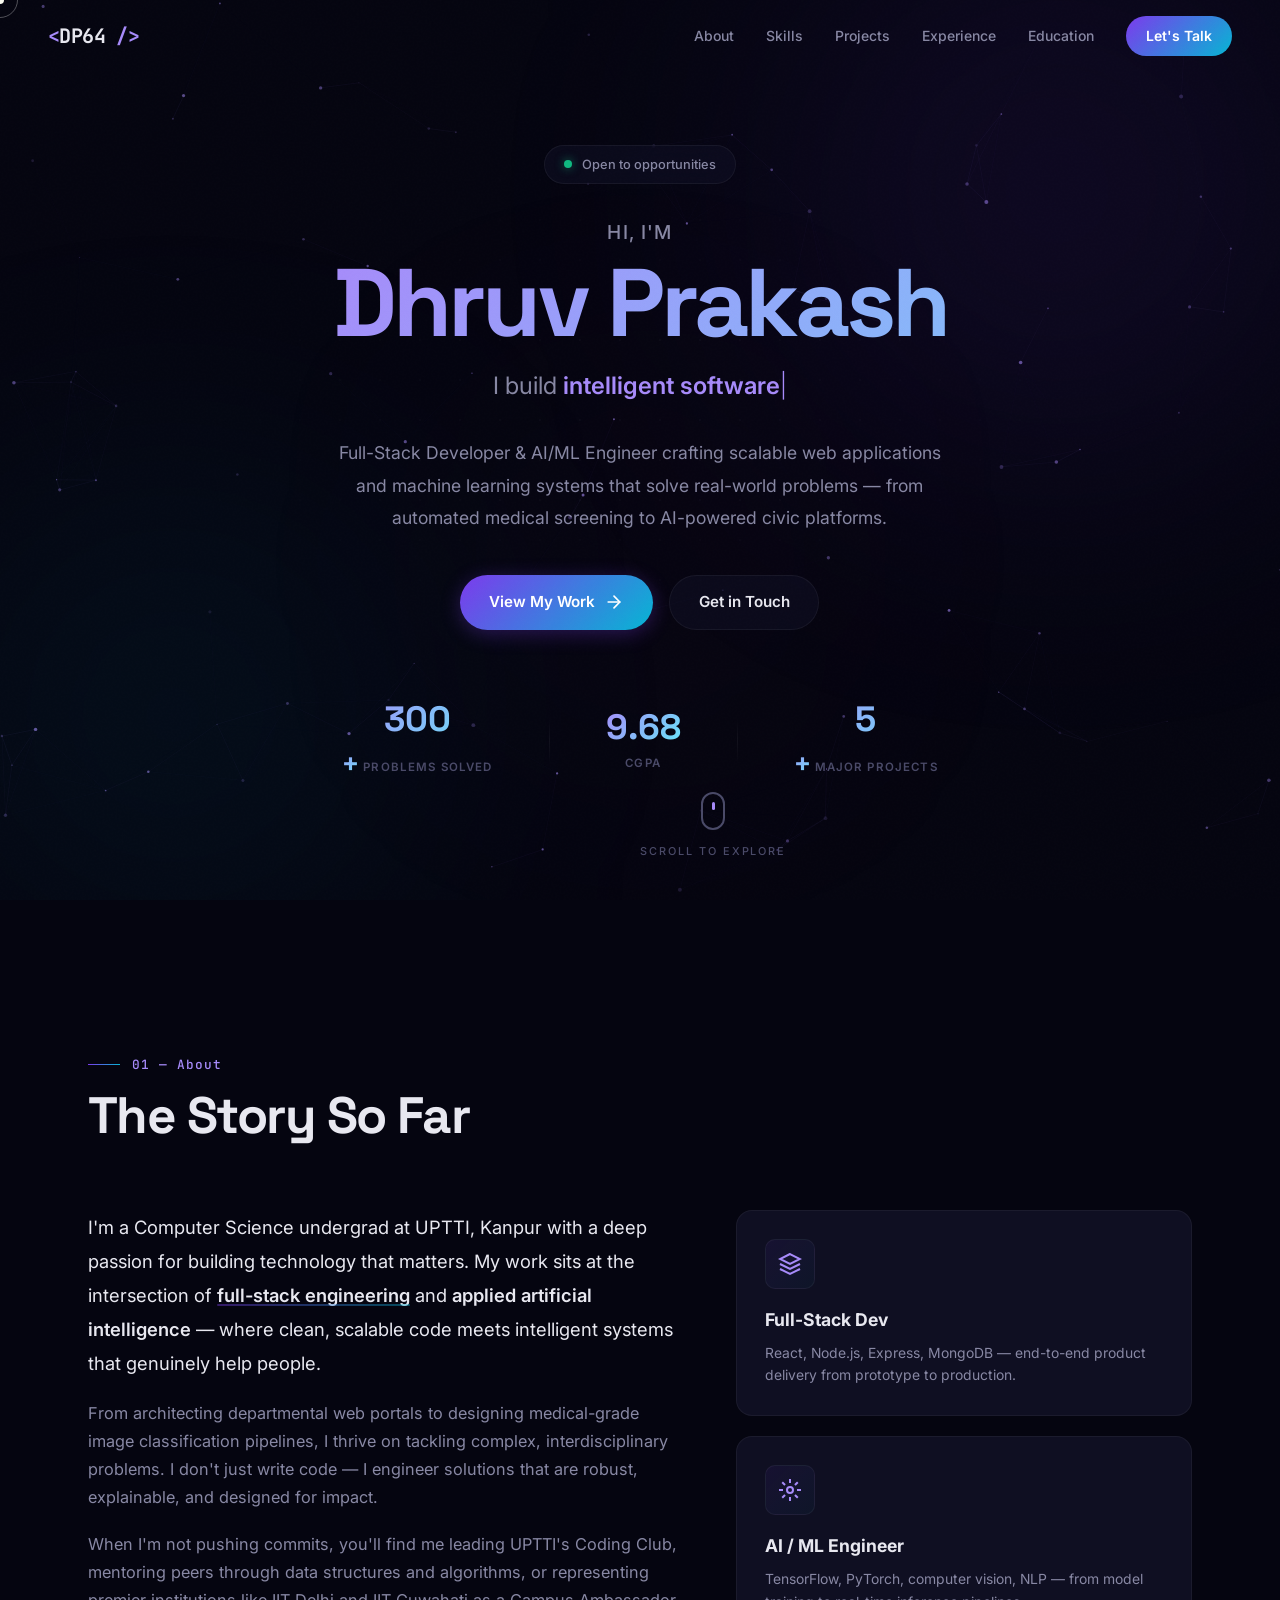
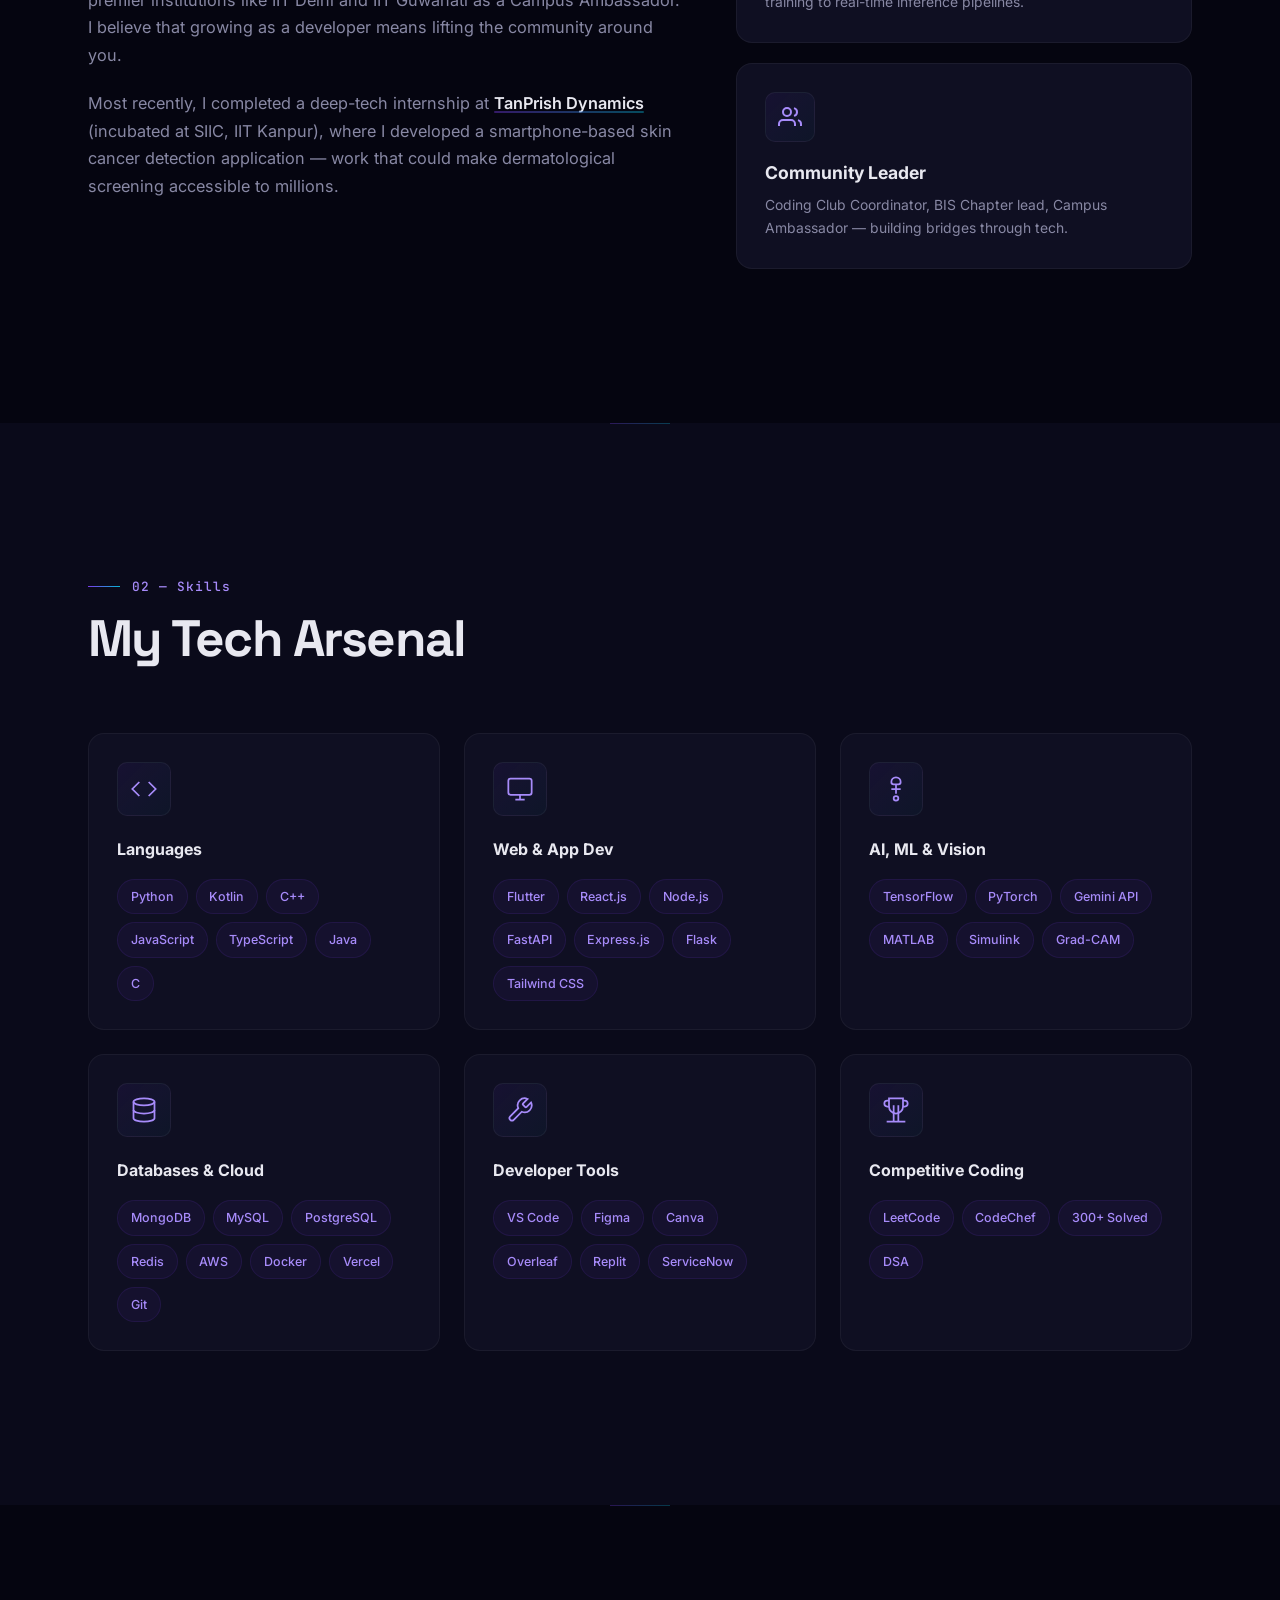
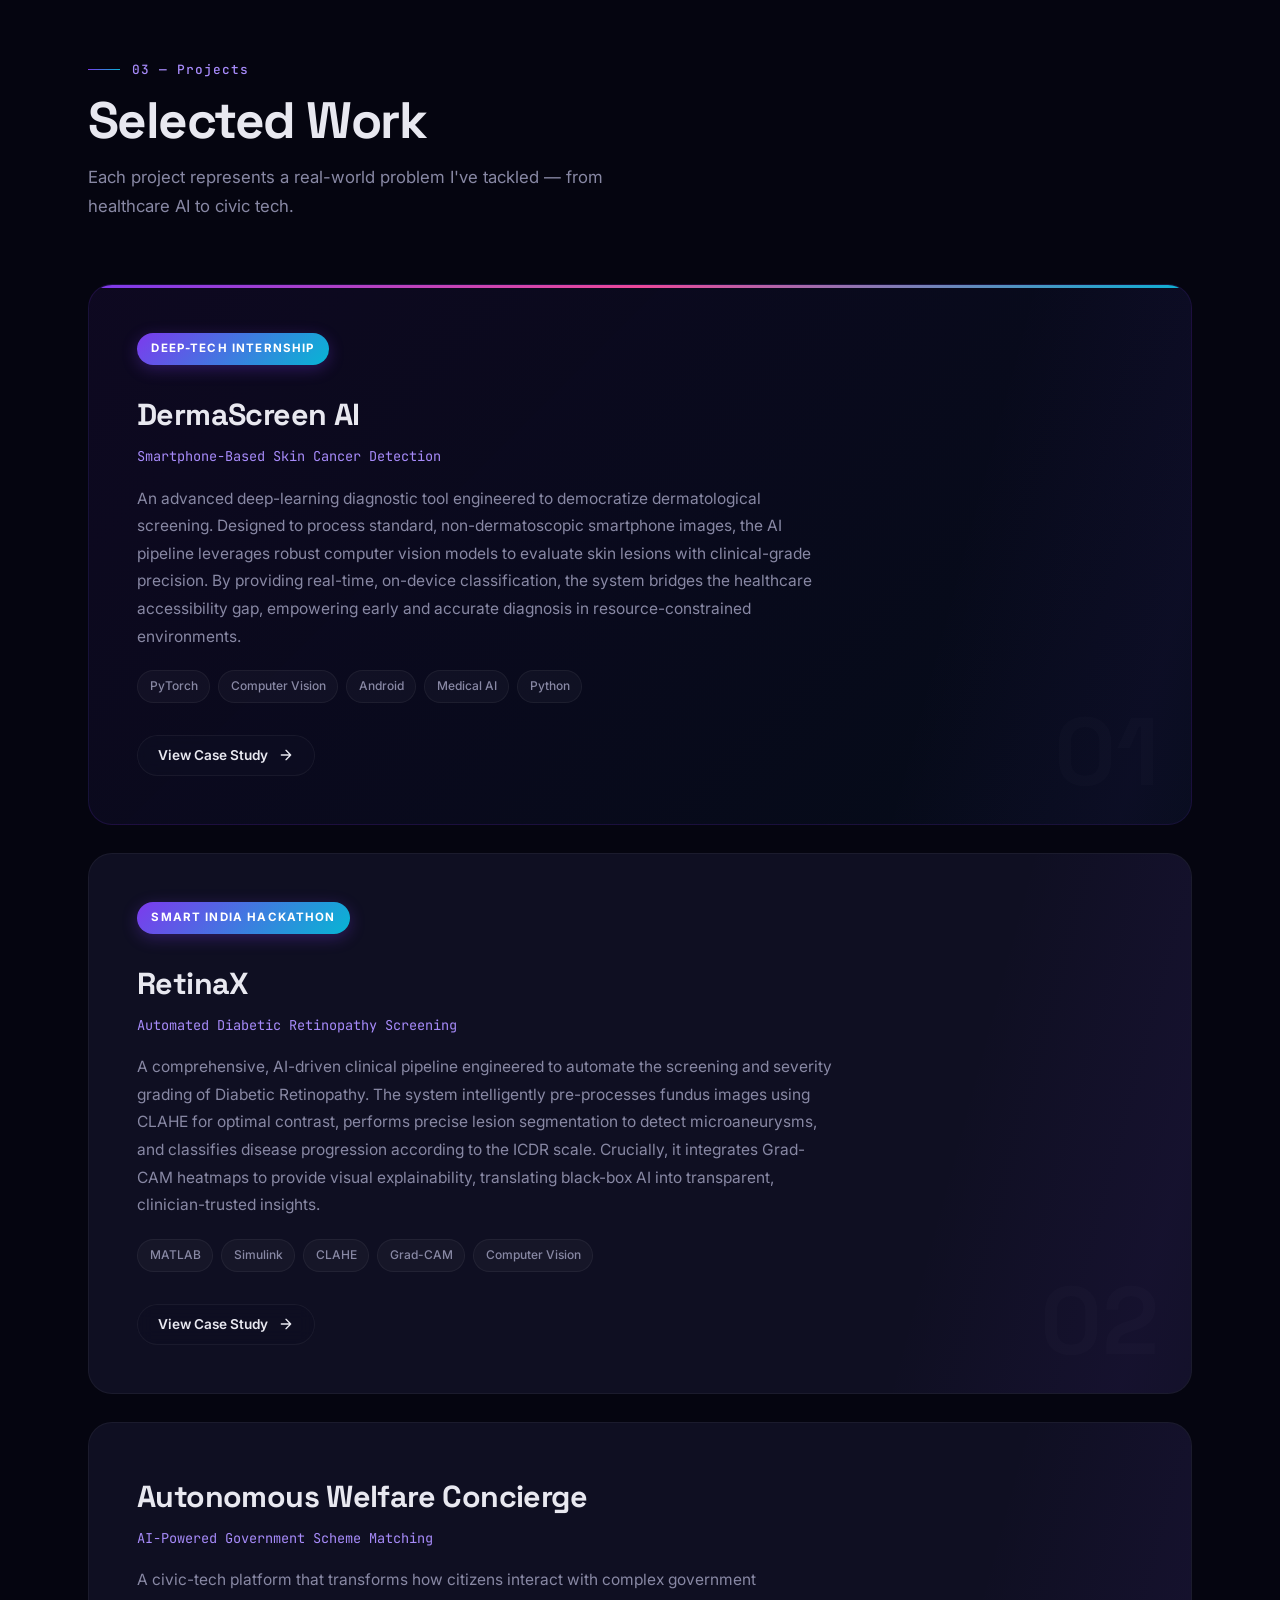
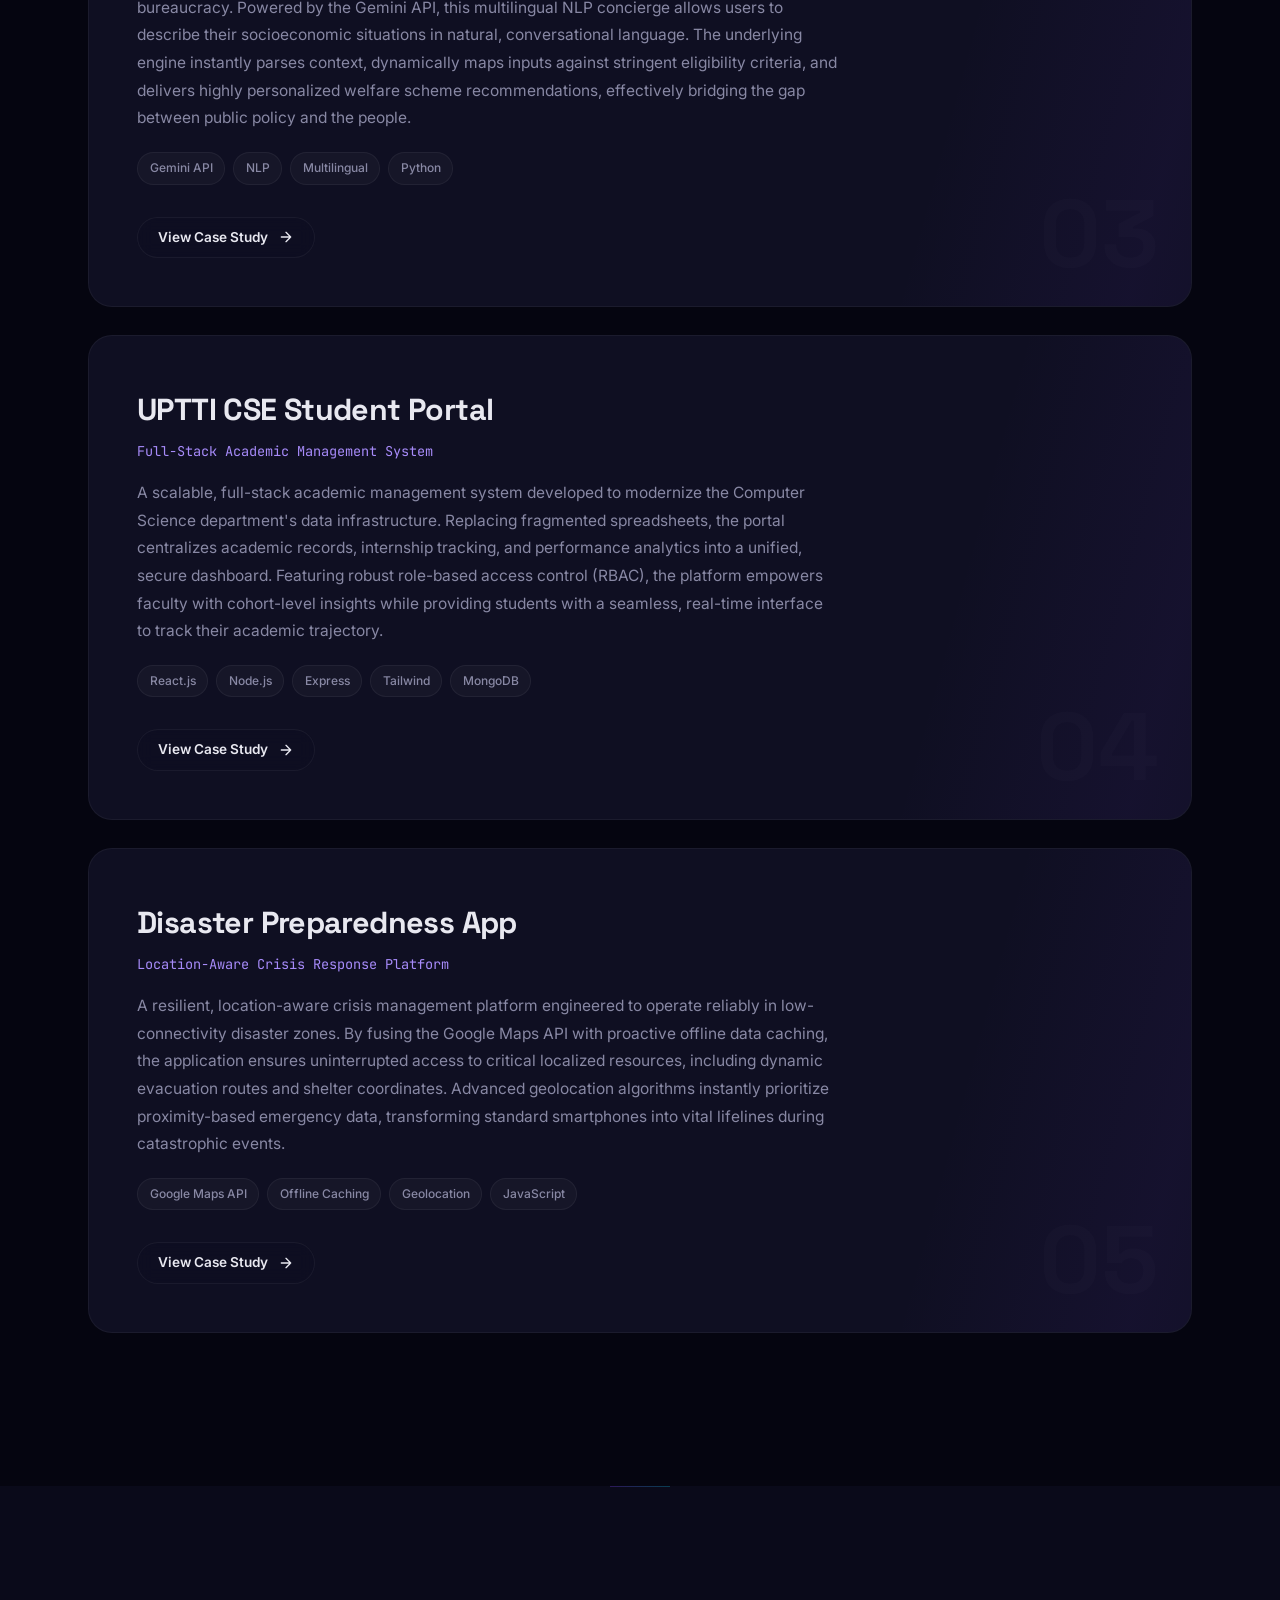
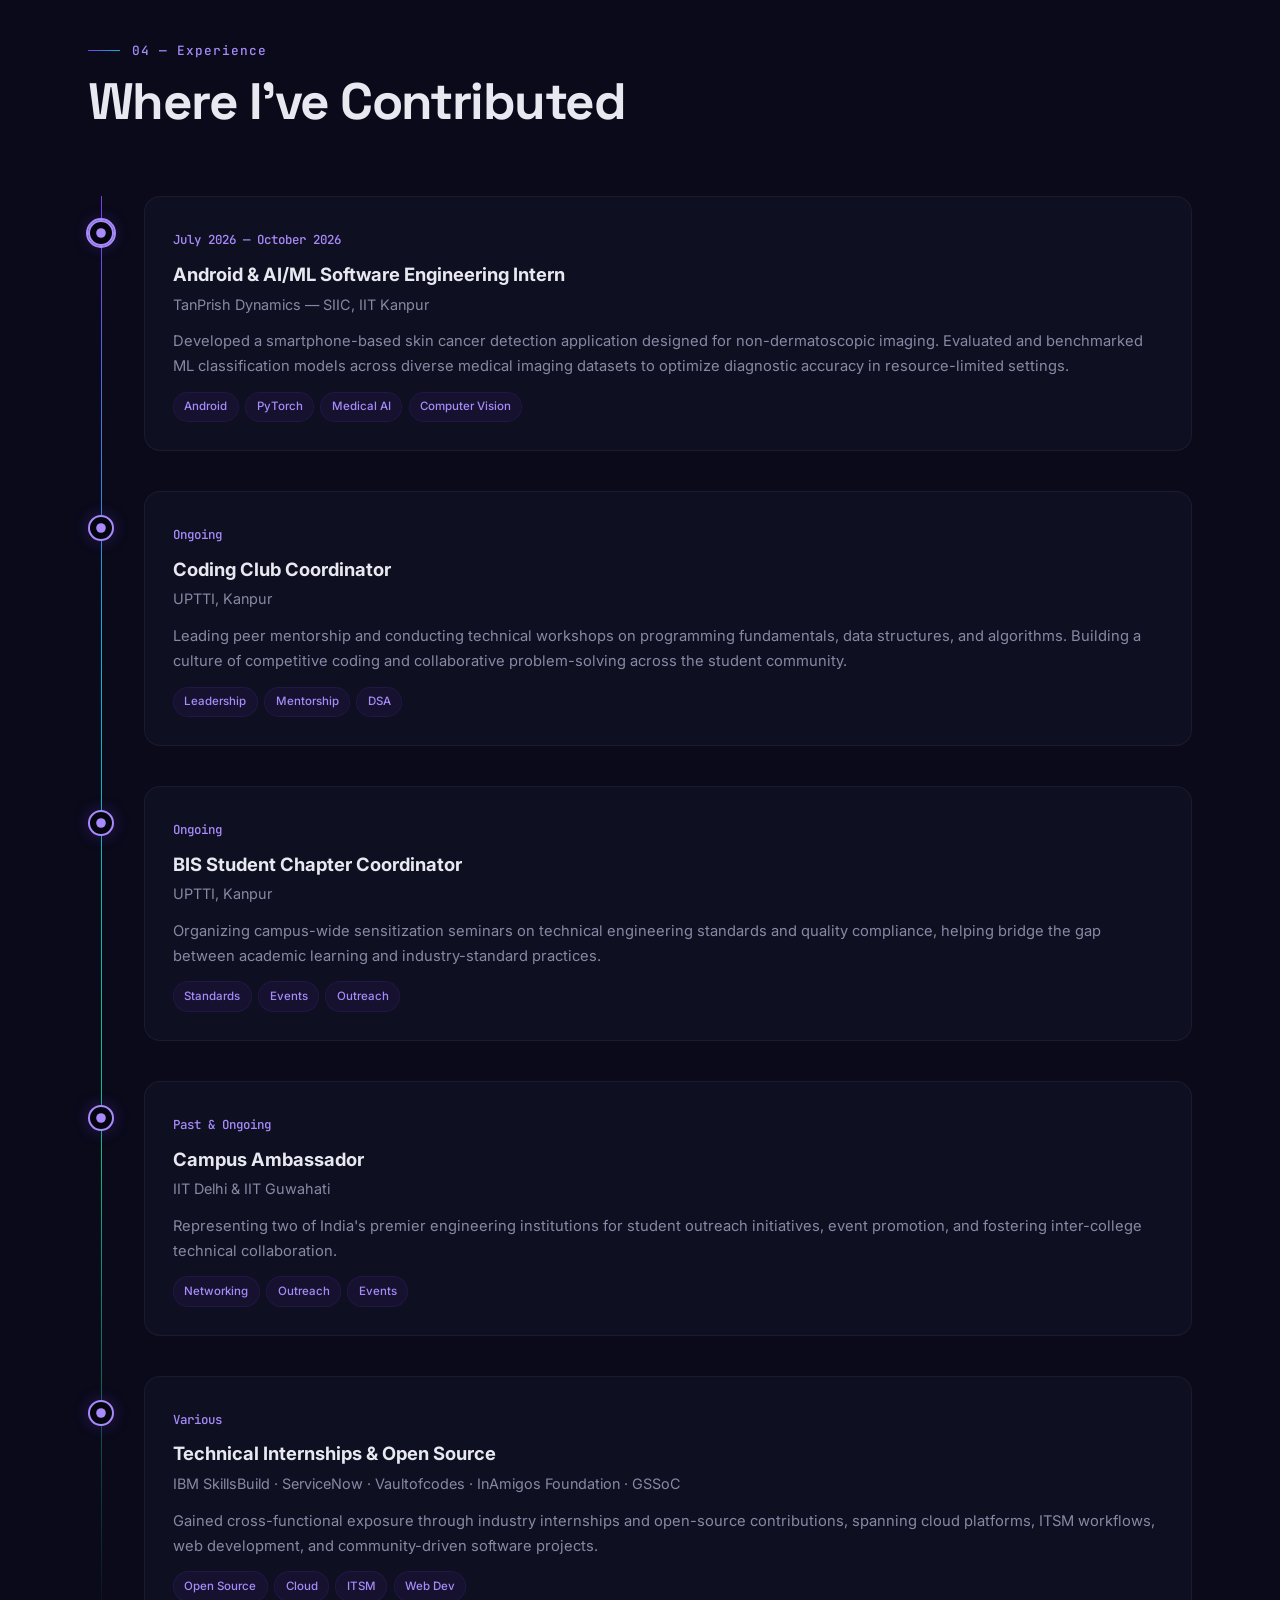
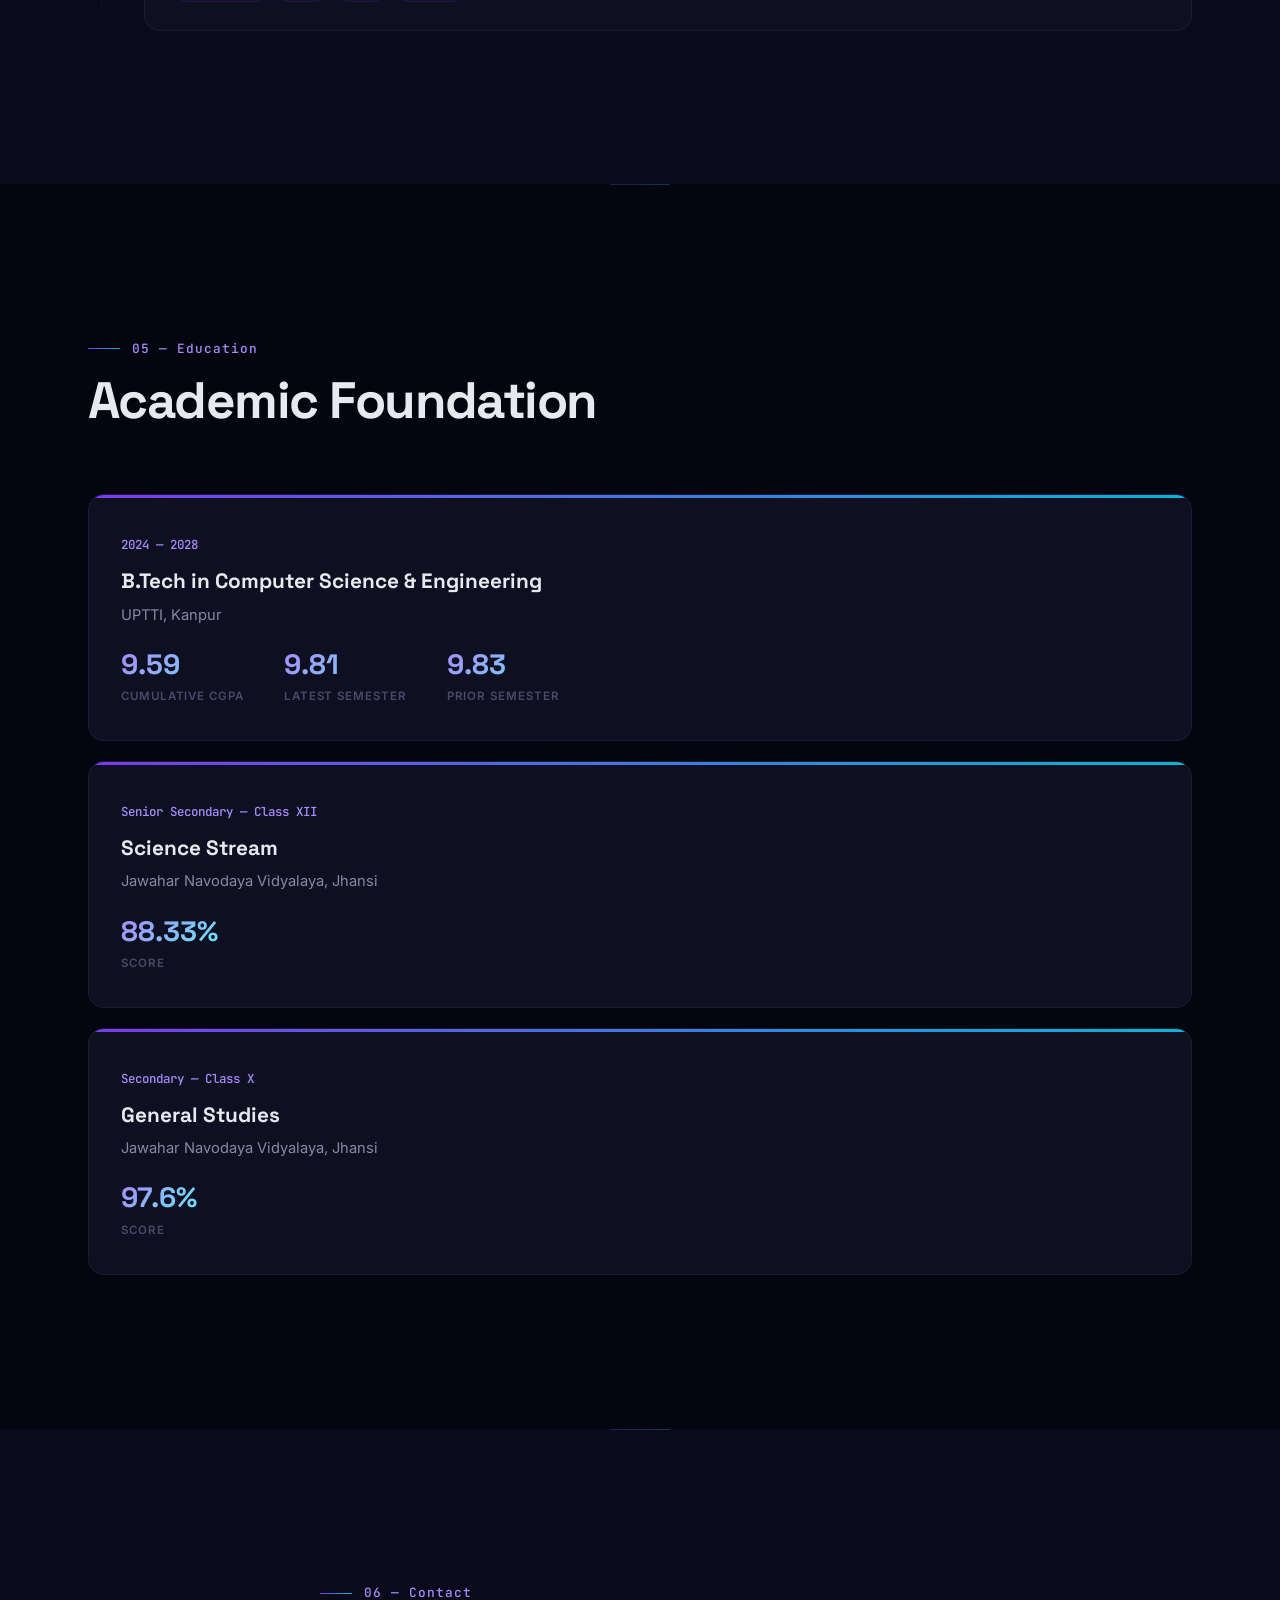
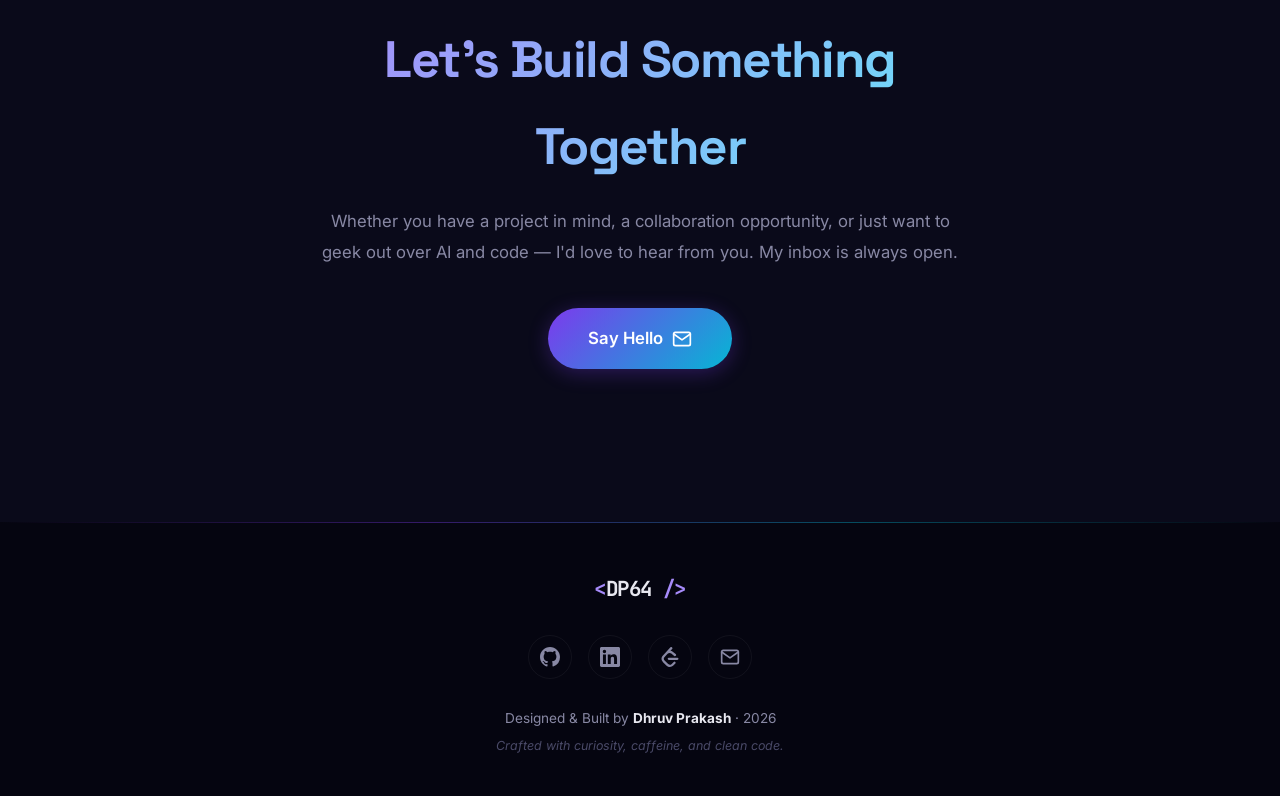
==== commit 884862ce: "Update skills section: Add Kotlin, Flutter, FastAPI" ====
--- a/index.html
+++ b/index.html
@@ -249,6 +249,7 @@
           <h3 class="skill-category__title">Languages</h3>
           <div class="skill-category__tags">
             <span class="skill-tag">Python</span>
+            <span class="skill-tag">Kotlin</span>
             <span class="skill-tag">C++</span>
             <span class="skill-tag">JavaScript</span>
             <span class="skill-tag">TypeScript</span>
@@ -266,14 +267,15 @@
               <line x1="12" y1="17" x2="12" y2="21" />
             </svg>
           </div>
-          <h3 class="skill-category__title">Frontend & Backend</h3>
+          <h3 class="skill-category__title">Web & App Dev</h3>
           <div class="skill-category__tags">
+            <span class="skill-tag">Flutter</span>
             <span class="skill-tag">React.js</span>
             <span class="skill-tag">Node.js</span>
+            <span class="skill-tag">FastAPI</span>
             <span class="skill-tag">Express.js</span>
             <span class="skill-tag">Flask</span>
             <span class="skill-tag">Tailwind CSS</span>
-            <span class="skill-tag">Framer Motion</span>
           </div>
         </div>
 
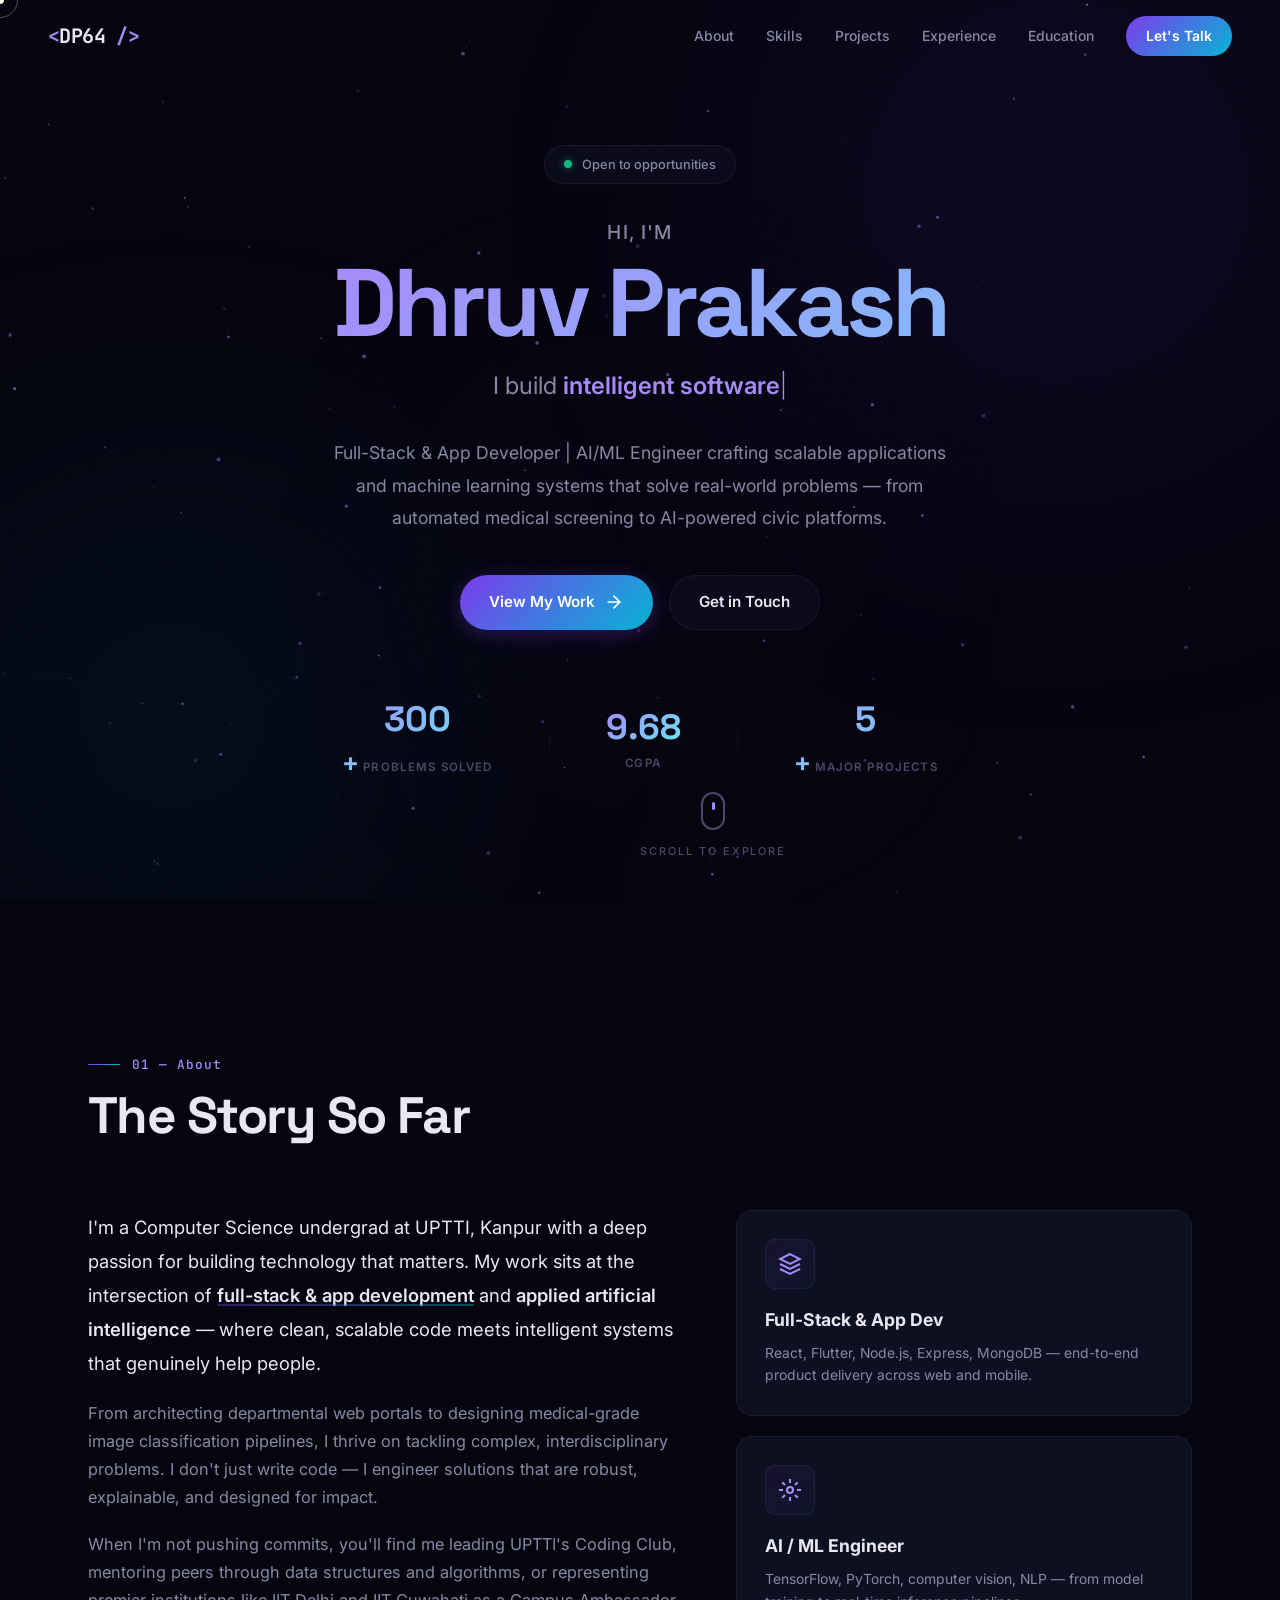
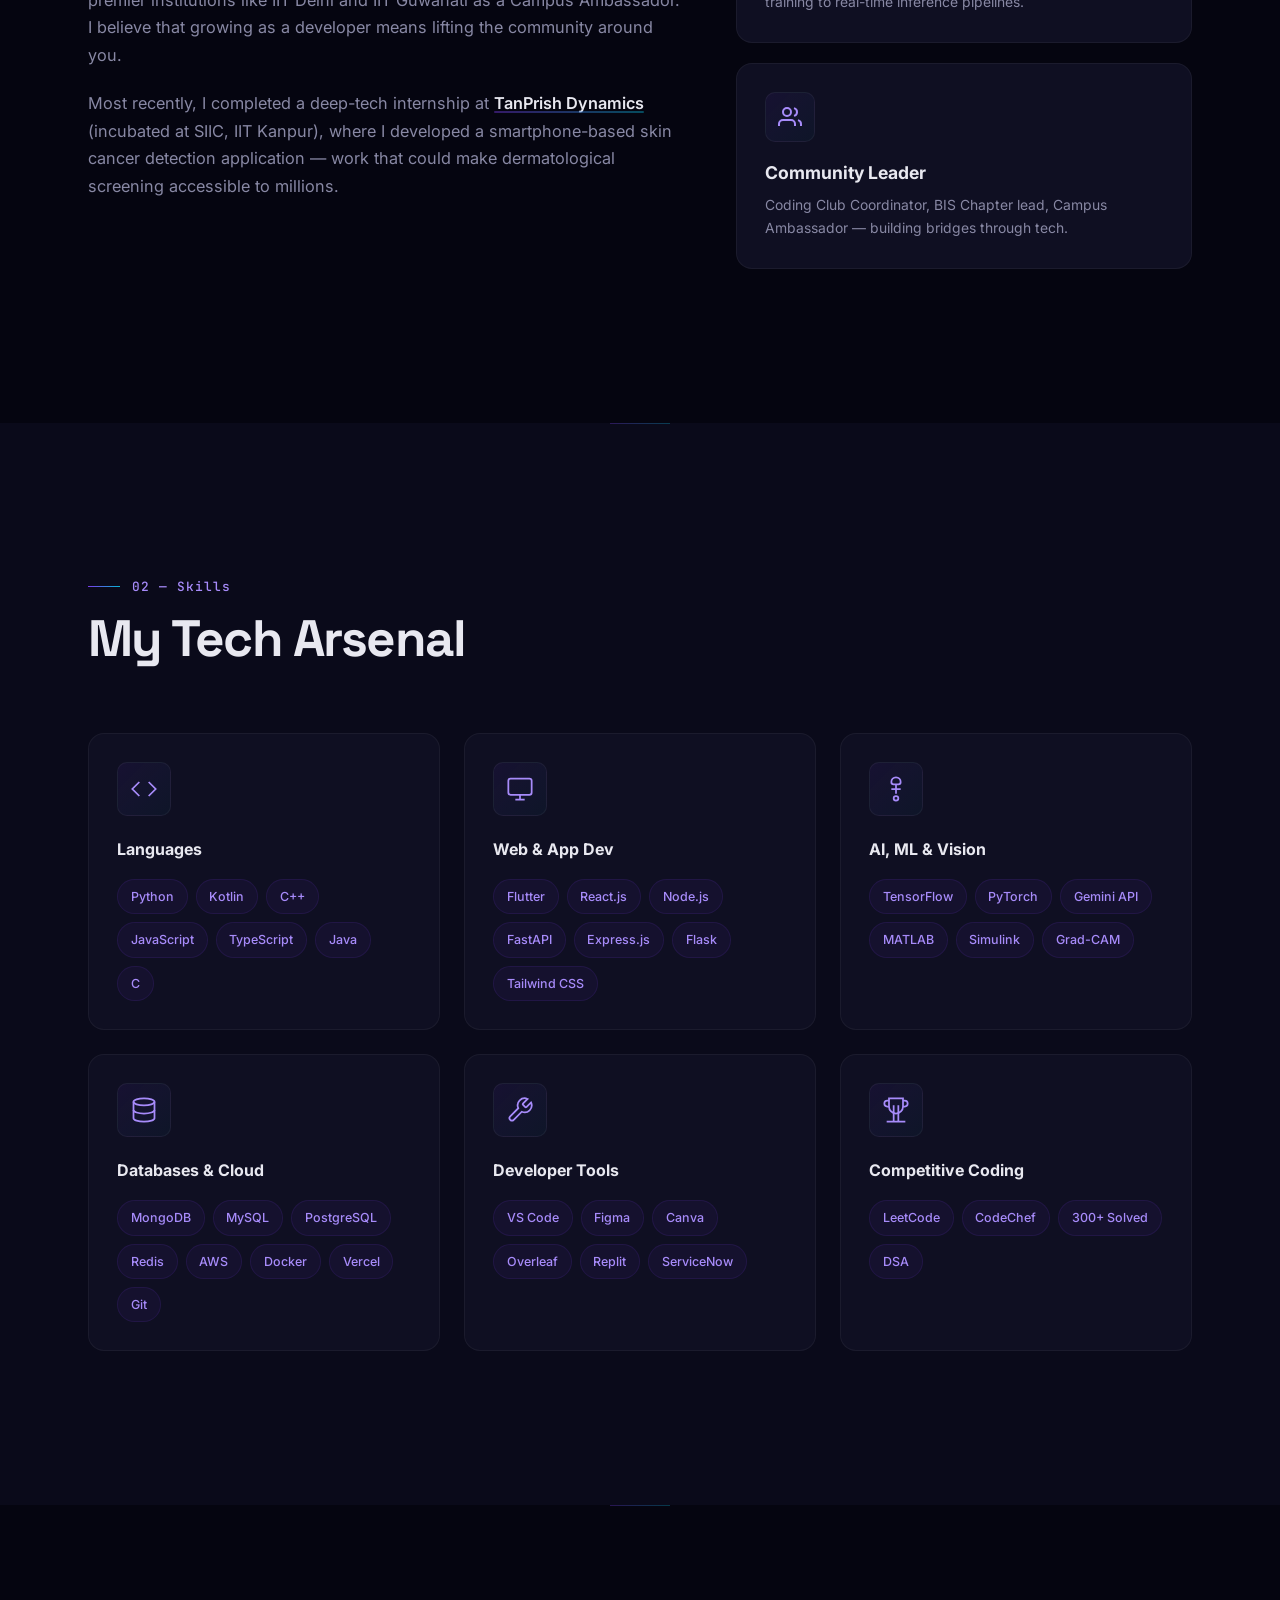
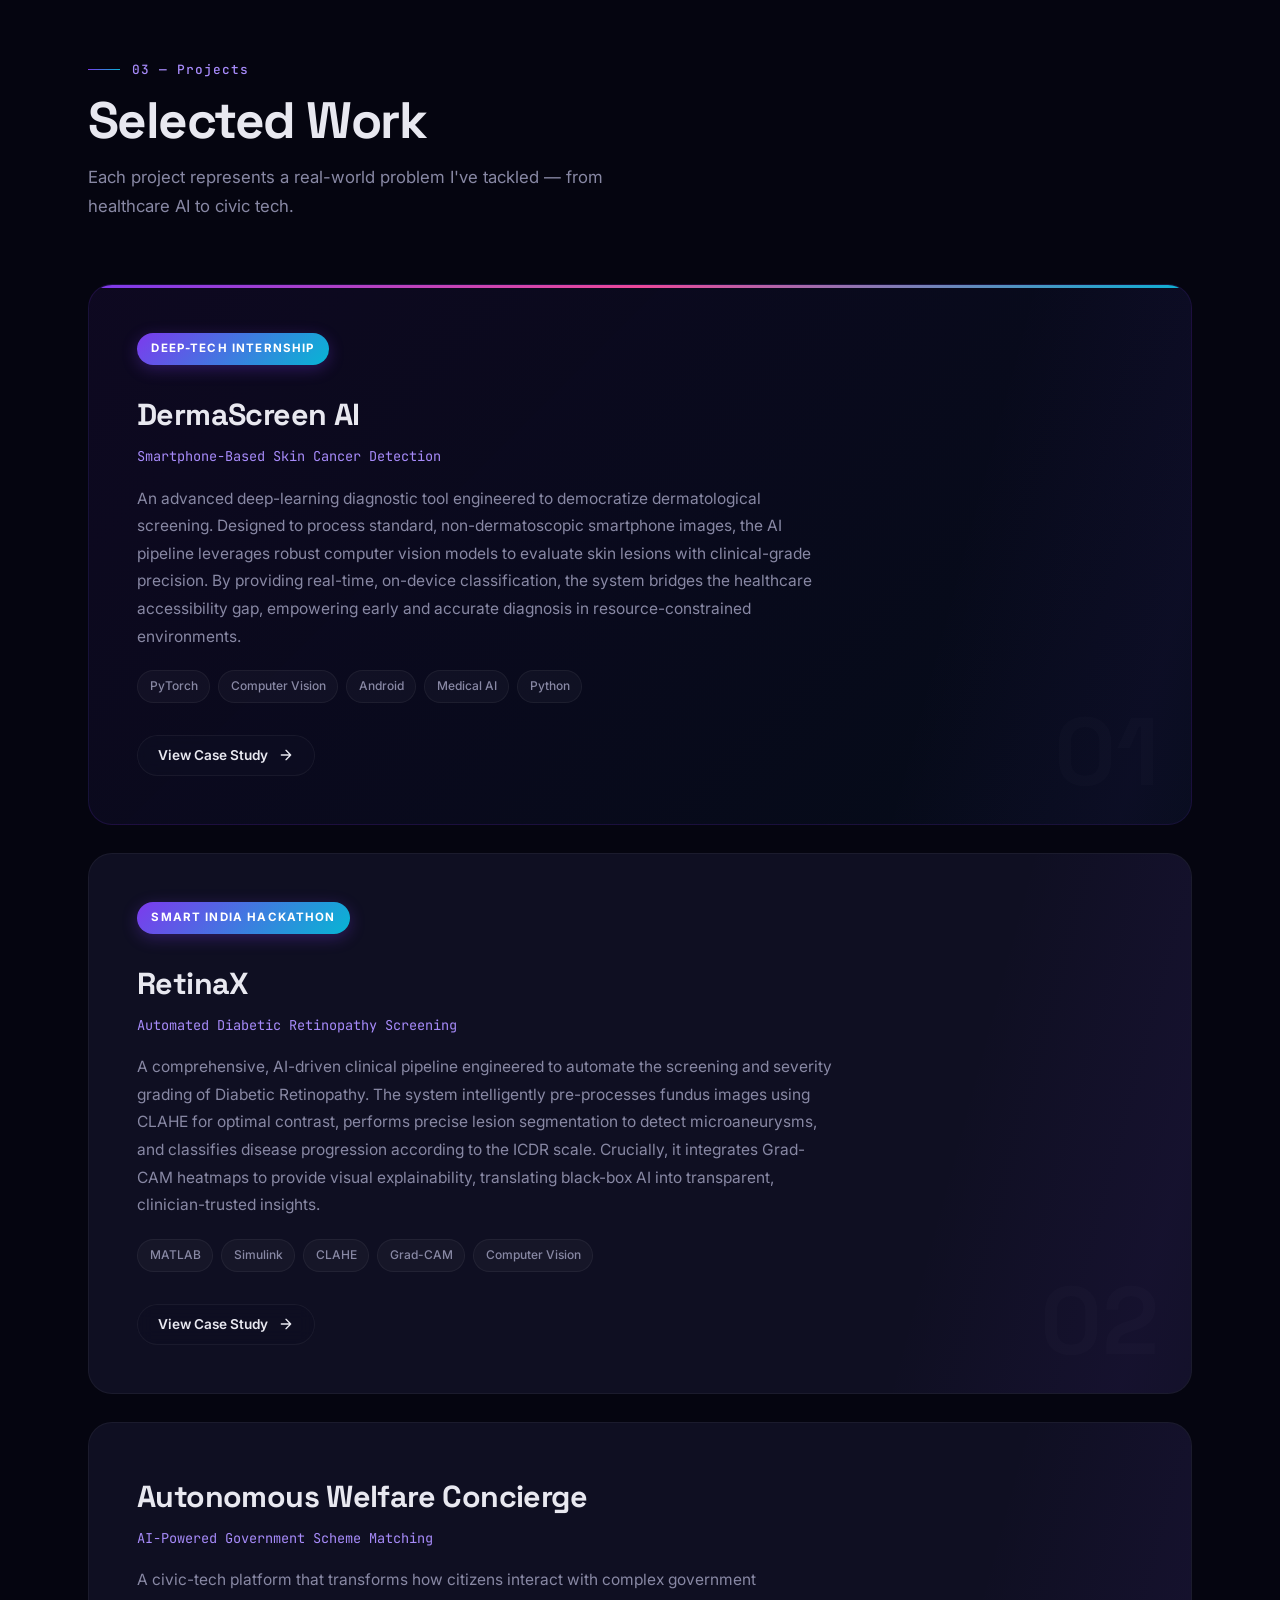
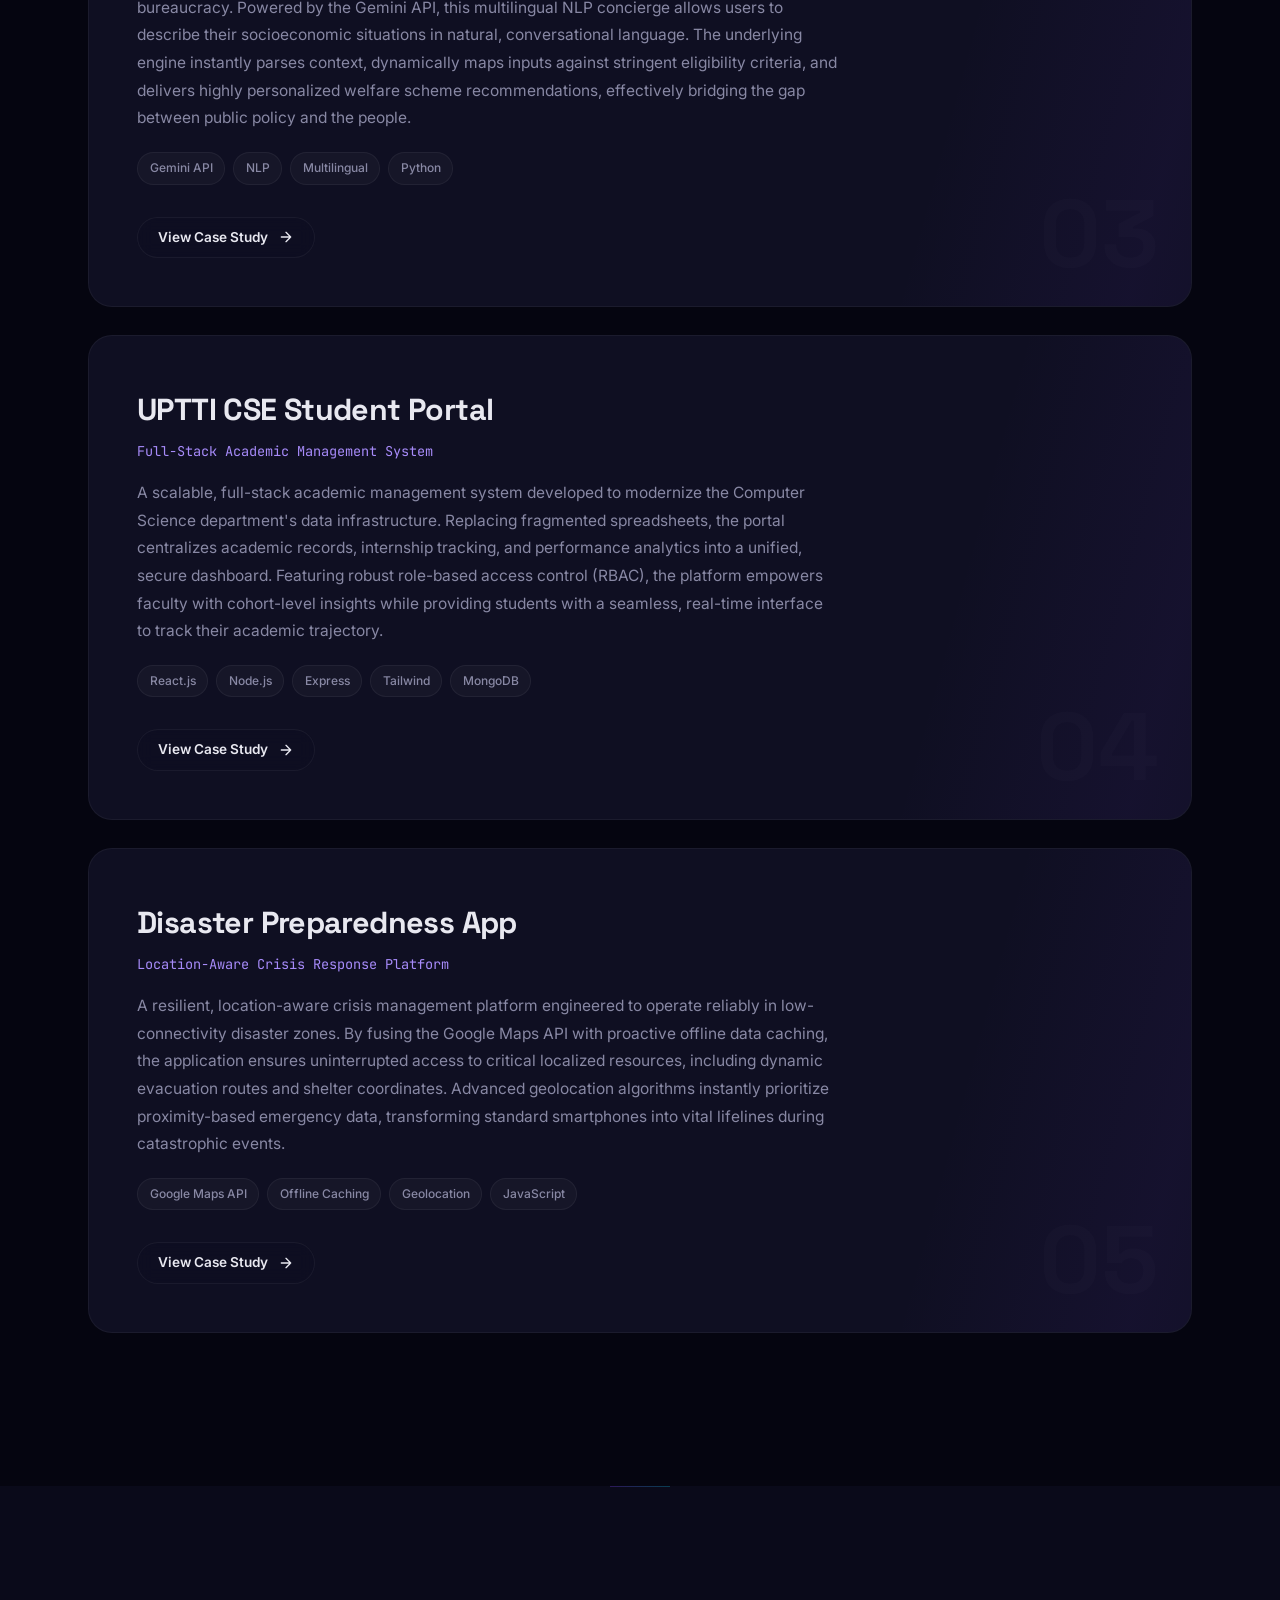
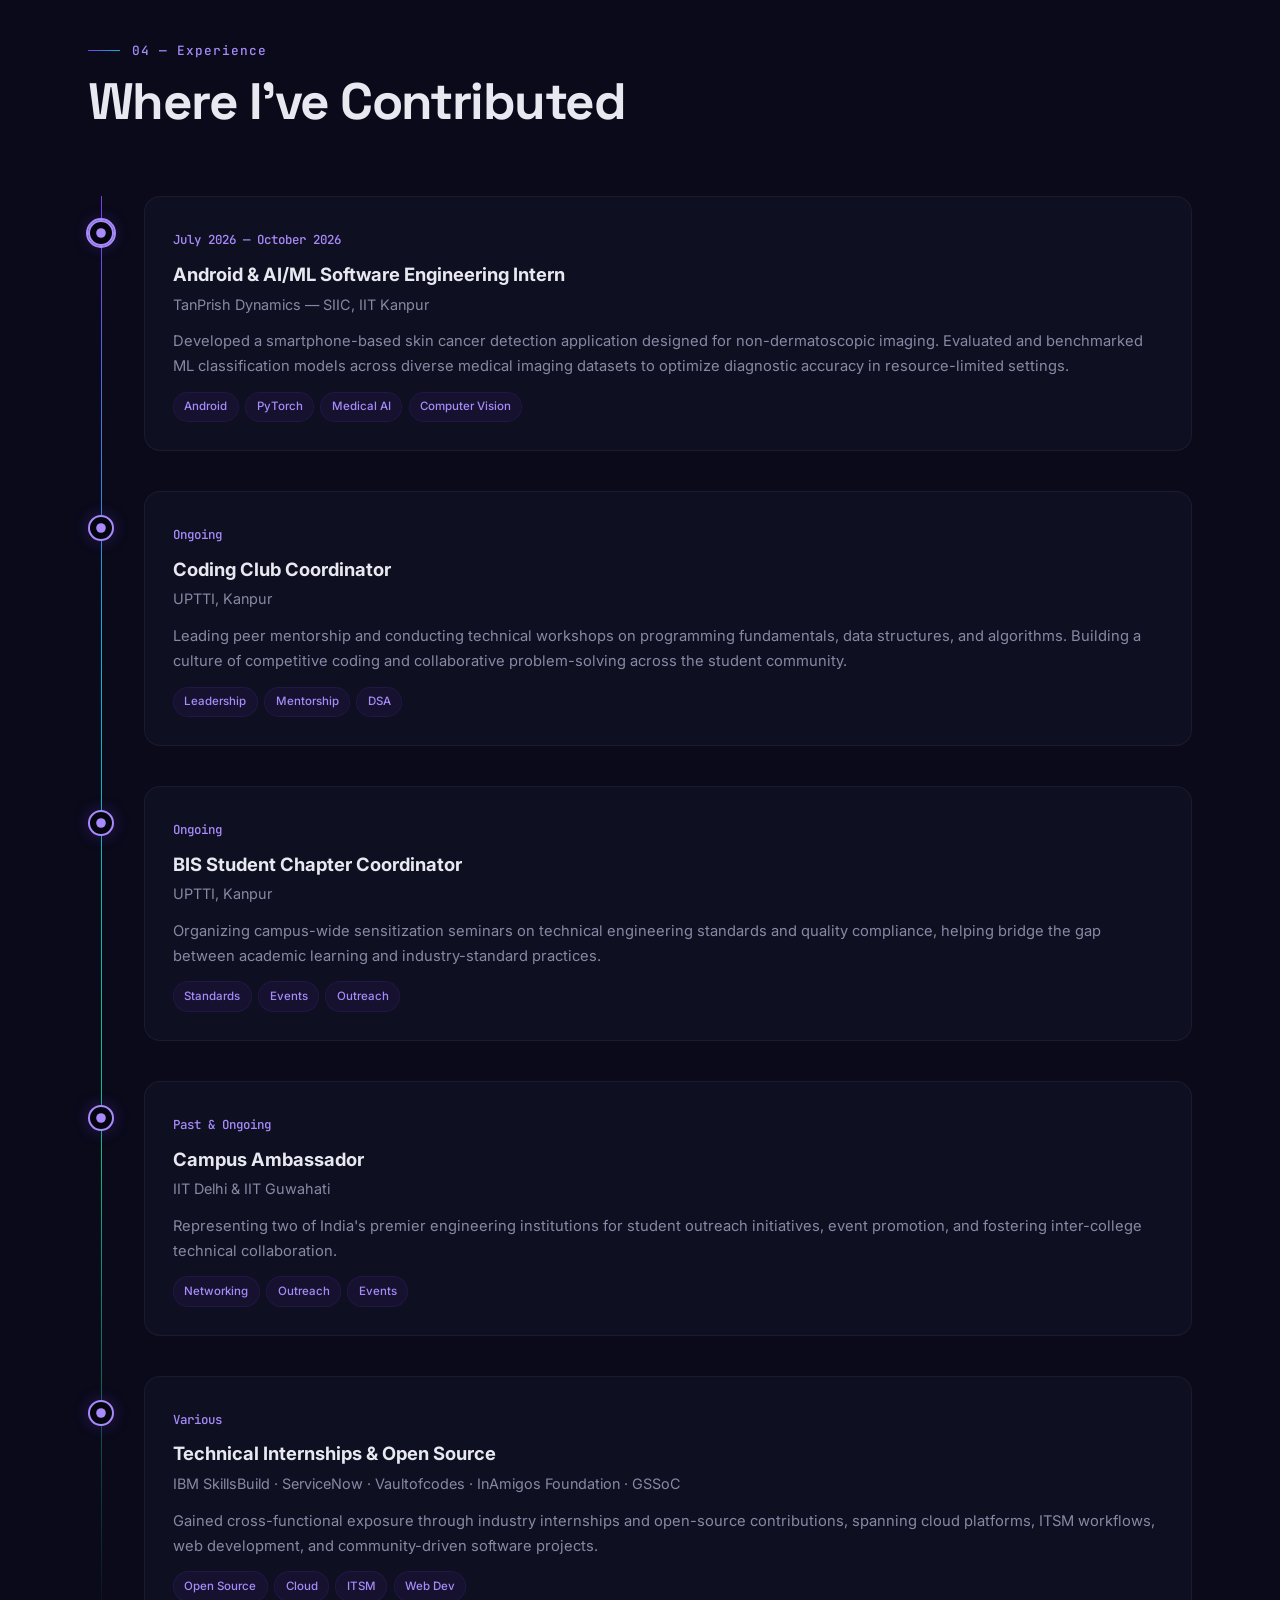
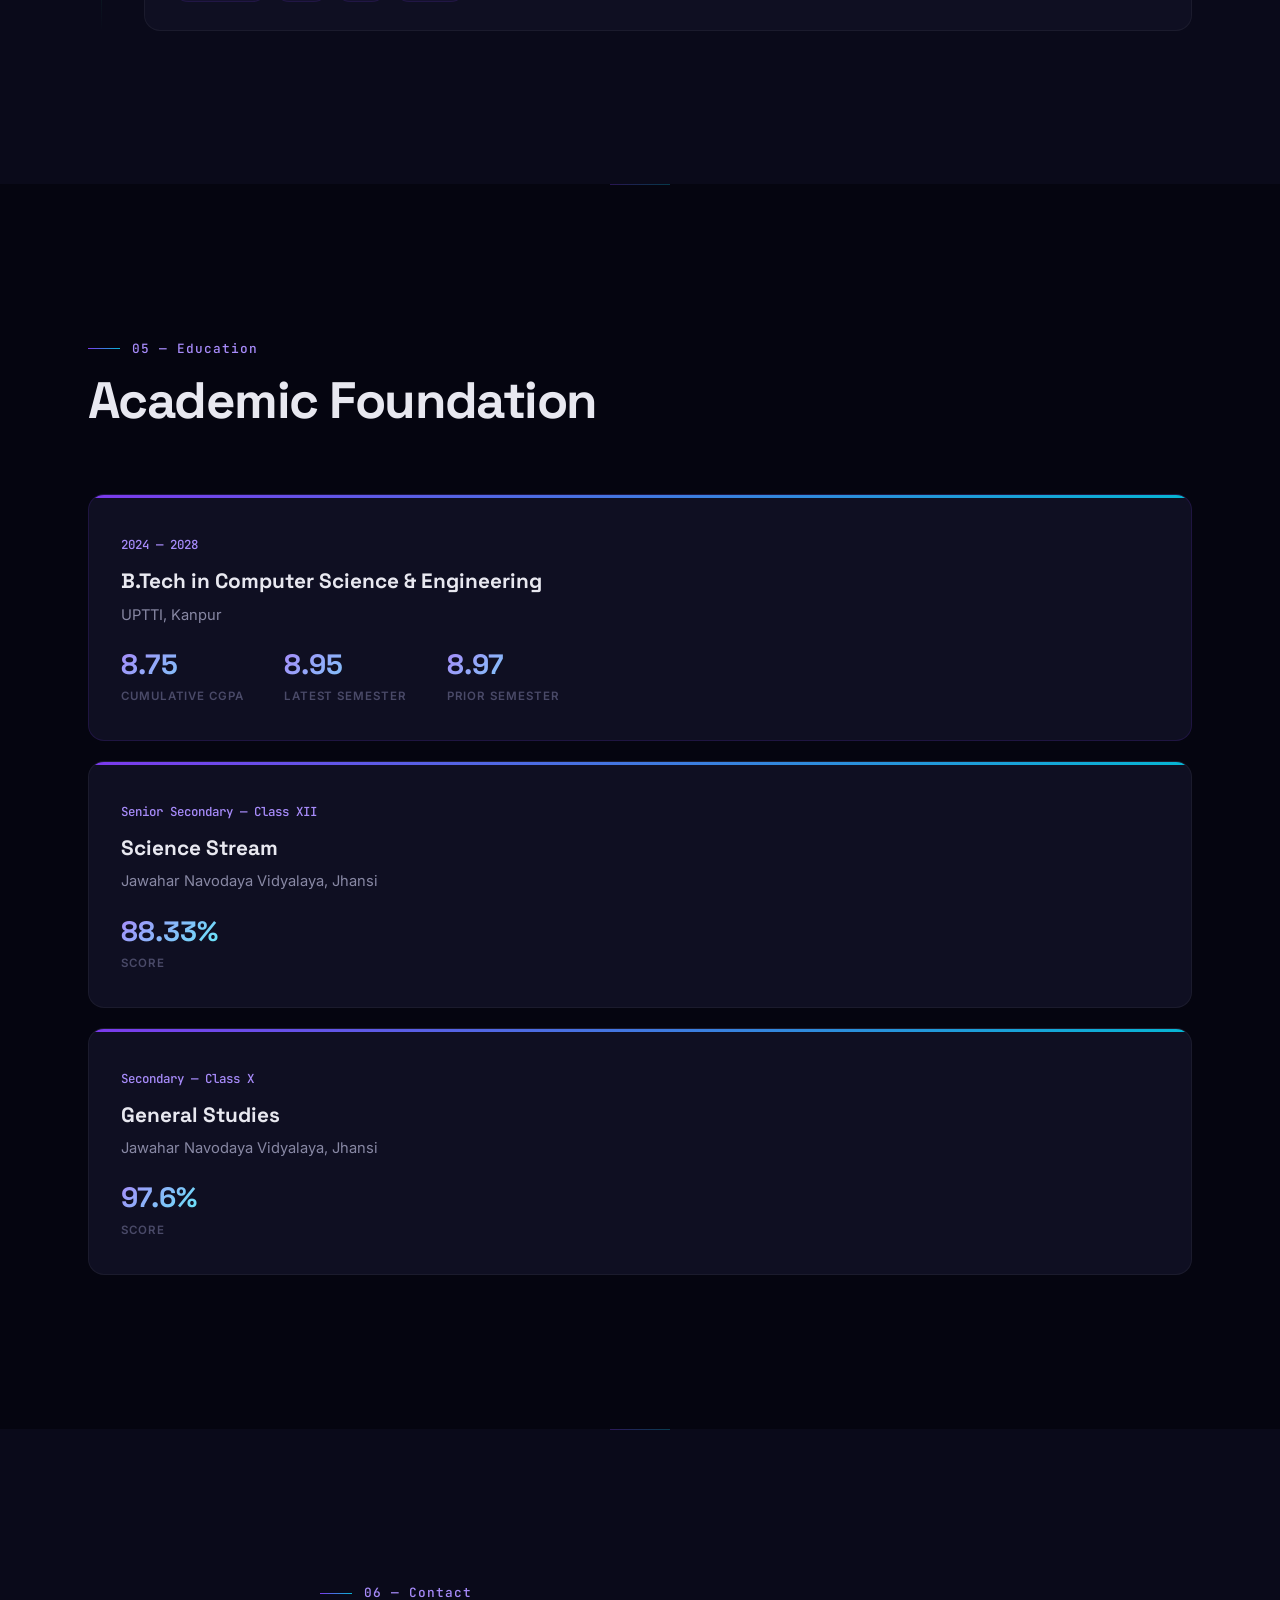
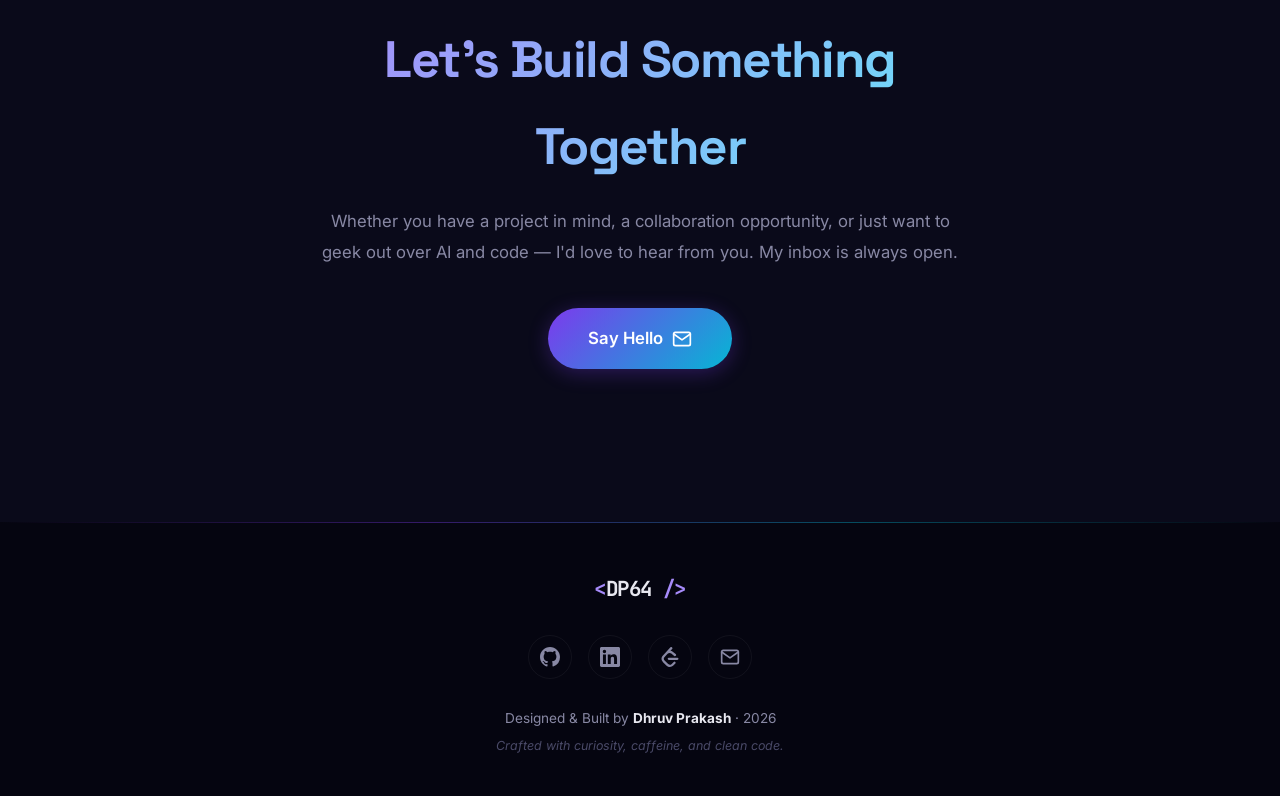
==== commit 4b5193e8: "Update title to include App Development" ====
--- a/index.html
+++ b/index.html
@@ -101,7 +101,7 @@
             id="hero-rotating-text"></span><span class="hero__cursor-blink">|</span></span>
       </h1>
       <p class="hero__description" data-reveal data-reveal-delay="3">
-        Full-Stack Developer & AI/ML Engineer crafting scalable web applications
+        Full-Stack & App Developer | AI/ML Engineer crafting scalable applications
         and machine learning systems that solve real-world problems — from automated
         medical screening to AI-powered civic platforms.
       </p>
@@ -160,7 +160,7 @@
           <p class="about__lead">
             I'm a Computer Science undergrad at UPTTI, Kanpur with a deep passion
             for building technology that matters. My work sits at the intersection
-            of <strong>full-stack engineering</strong> and <strong>applied artificial
+            of <strong>full-stack & app development</strong> and <strong>applied artificial
               intelligence</strong> — where clean, scalable code meets intelligent systems
             that genuinely help people.
           </p>
@@ -192,8 +192,8 @@
                 <path d="M12 2L2 7l10 5 10-5-10-5zM2 17l10 5 10-5M2 12l10 5 10-5" />
               </svg>
             </div>
-            <h3>Full-Stack Dev</h3>
-            <p>React, Node.js, Express, MongoDB — end-to-end product delivery from prototype to production.</p>
+            <h3>Full-Stack & App Dev</h3>
+            <p>React, Flutter, Node.js, Express, MongoDB — end-to-end product delivery across web and mobile.</p>
           </div>
           <div class="about__card" data-tilt>
             <div class="about__card-glow"></div>
